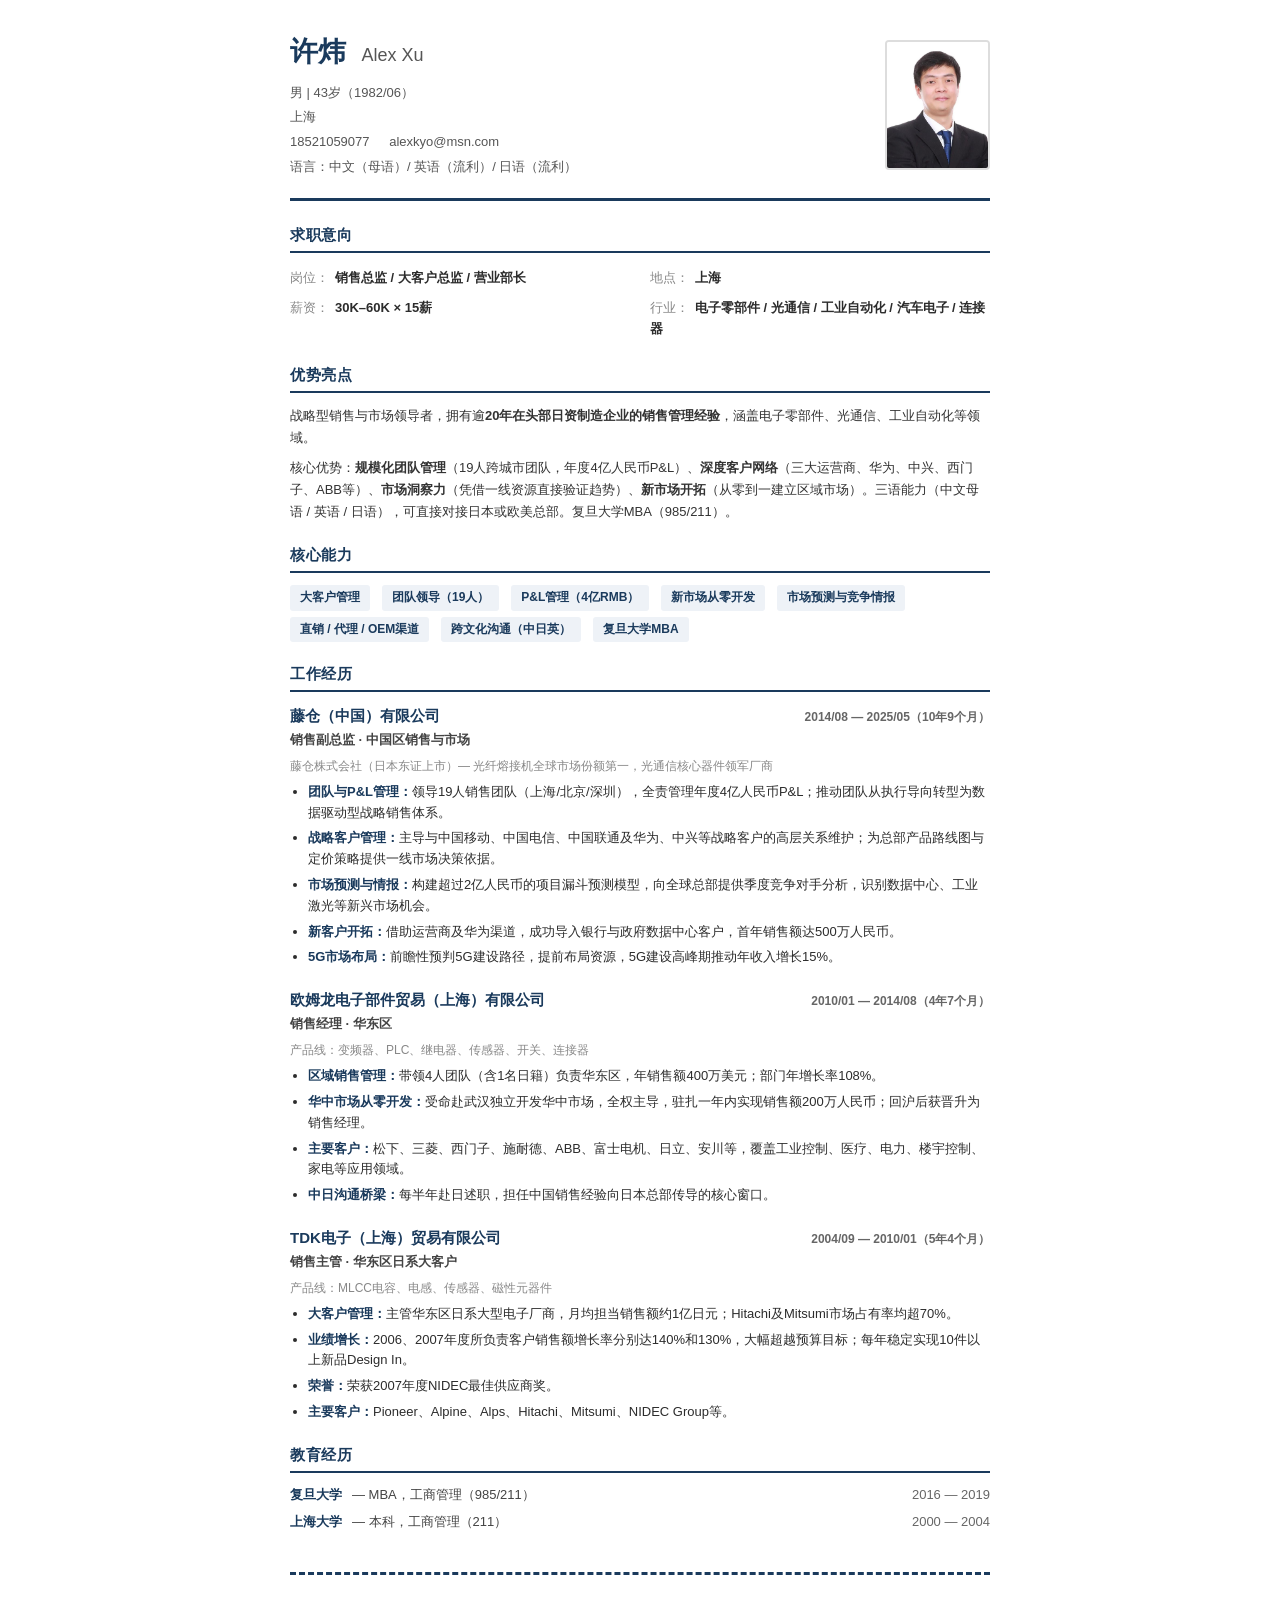
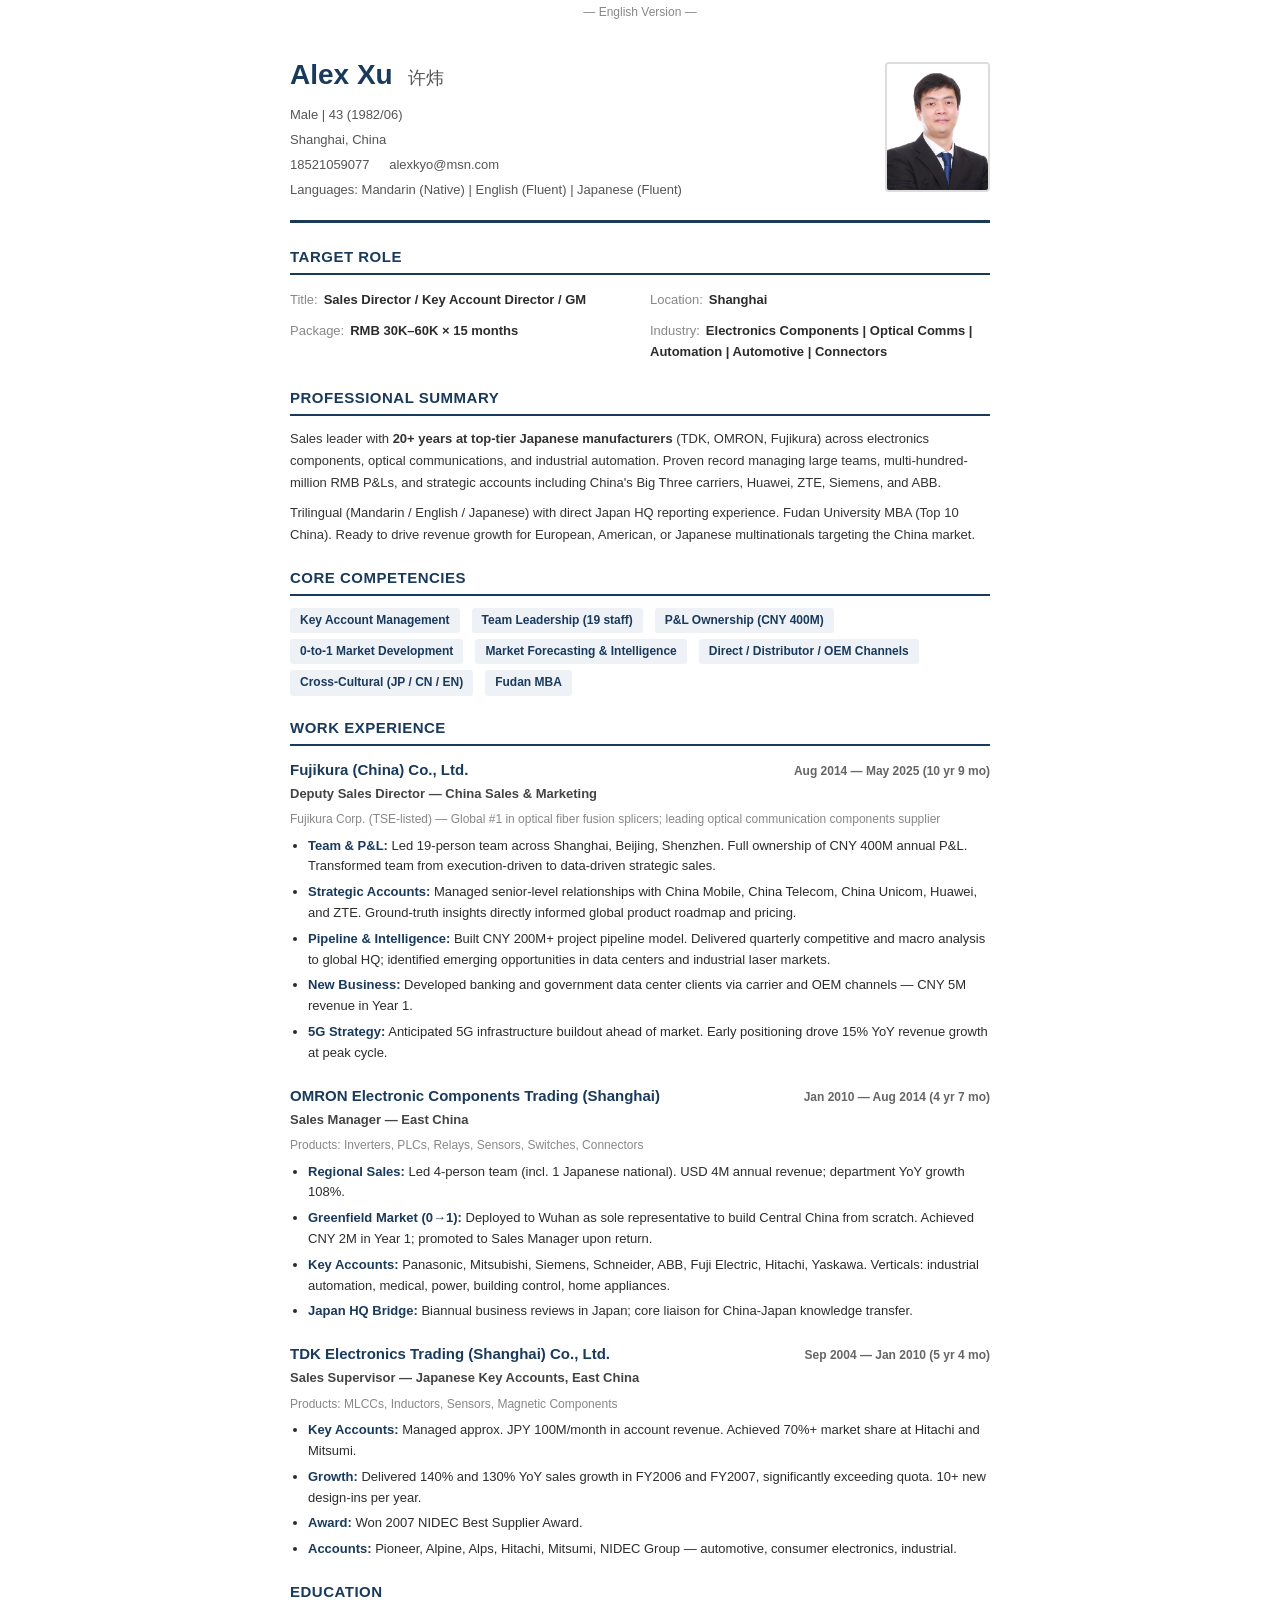
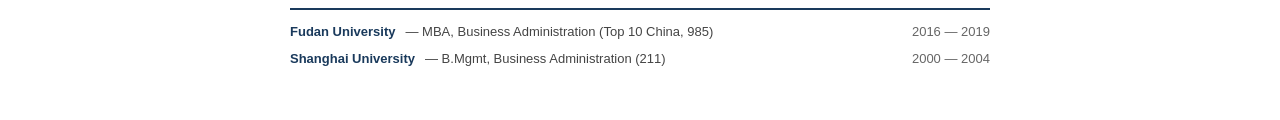
==== index.html @ 5f2cb969 "Replace with bilingual resume (CN+EN) - universal version for electronics/automation/connectors indu" ====
<!DOCTYPE html>
<html lang="zh-CN">
<head>
<meta charset="UTF-8">
<meta name="viewport" content="width=device-width, initial-scale=1.0">
<title>许炜 Alex Xu - Resume</title>
<style>
  @page { size: A4; margin: 15mm 18mm; }
  * { margin: 0; padding: 0; box-sizing: border-box; }
  body { font-family: 'Segoe UI', 'PingFang SC', 'Microsoft YaHei', 'Helvetica Neue', Arial, sans-serif; color: #2c2c2c; font-size: 13px; line-height: 1.6; background: #fff; }
  .page { max-width: 780px; margin: 0 auto; padding: 30px 40px; }

  .lang-divider { border: none; border-top: 3px dashed #1a3a5c; margin: 40px 0 28px 0; }
  .lang-label { text-align: center; font-size: 12px; color: #888; margin-bottom: 30px; }

  .header { display: flex; align-items: center; justify-content: space-between; padding-bottom: 18px; border-bottom: 3px solid #1a3a5c; margin-bottom: 22px; }
  .header-photo { width: 105px; height: 130px; border-radius: 4px; flex-shrink: 0; overflow: hidden; border: 2px solid #ddd; }
  .header-photo img { width: 100%; height: 100%; object-fit: cover; }
  .header-info h1 { font-size: 28px; font-weight: 700; color: #1a3a5c; margin-bottom: 6px; }
  .header-meta { font-size: 13px; color: #555; line-height: 1.9; }
  .header-meta span { margin-right: 16px; }

  .section { margin-bottom: 20px; }
  .section-title { font-size: 15px; font-weight: 700; color: #1a3a5c; border-bottom: 2px solid #1a3a5c; padding-bottom: 4px; margin-bottom: 12px; text-transform: uppercase; letter-spacing: 0.5px; }

  .summary { font-size: 13px; color: #333; line-height: 1.7; }
  .summary p { margin-bottom: 8px; }

  .exp-header { display: flex; justify-content: space-between; align-items: baseline; margin-bottom: 2px; }
  .exp-company { font-size: 15px; font-weight: 700; color: #1a3a5c; }
  .exp-period { font-size: 12px; color: #666; font-weight: 600; white-space: nowrap; }
  .exp-title { font-size: 13px; font-weight: 600; color: #444; margin-bottom: 6px; }
  .exp-note { font-size: 12px; color: #888; margin-bottom: 6px; }
  .exp-block { margin-bottom: 20px; }
  .exp-block ul { padding-left: 18px; }
  .exp-block li { margin-bottom: 5px; line-height: 1.6; }
  .exp-block li strong { color: #1a3a5c; }

  .edu-item { display: flex; justify-content: space-between; align-items: baseline; margin-bottom: 6px; }
  .edu-school { font-weight: 700; color: #1a3a5c; }
  .edu-degree { font-size: 13px; color: #444; margin-left: 10px; }
  .edu-year { font-size: 13px; color: #666; white-space: nowrap; }

  .skills-grid { display: flex; flex-wrap: wrap; gap: 6px 12px; }
  .skill-tag { background: #eef2f7; color: #1a3a5c; padding: 3px 10px; border-radius: 3px; font-size: 12px; font-weight: 600; }

  .target-grid { display: grid; grid-template-columns: 1fr 1fr; gap: 4px 20px; font-size: 13px; }
  .target-item { padding: 3px 0; }
  .target-label { color: #888; margin-right: 6px; }
  .target-value { color: #2c2c2c; font-weight: 600; }

  @media print {
    body { -webkit-print-color-adjust: exact; print-color-adjust: exact; }
    .page { padding: 0; }
    .lang-divider { page-break-before: always; border: none; margin: 0; }
    .lang-label { display: none; }
  }
</style>
</head>
<body>
<div class="page">

  <!-- ==================== 中文版 ==================== -->

  <div class="header">
    <div class="header-info">
      <h1>许炜 &nbsp;<span style="font-size:18px;font-weight:500;color:#555;">Alex Xu</span></h1>
      <div class="header-meta">
        <span>男 | 43岁（1982/06）</span><br>
        <span>上海</span><br>
        <span>18521059077</span>
        <span>alexkyo@msn.com</span><br>
        <span>语言：中文（母语）/ 英语（流利）/ 日语（流利）</span>
      </div>
    </div>
    <div class="header-photo">
      <img src="profile-photo.jpg" alt="许炜 Alex Xu">
    </div>
  </div>

  <div class="section">
    <div class="section-title">求职意向</div>
    <div class="target-grid">
      <div class="target-item"><span class="target-label">岗位：</span><span class="target-value">销售总监 / 大客户总监 / 营业部长</span></div>
      <div class="target-item"><span class="target-label">地点：</span><span class="target-value">上海</span></div>
      <div class="target-item"><span class="target-label">薪资：</span><span class="target-value">30K–60K × 15薪</span></div>
      <div class="target-item"><span class="target-label">行业：</span><span class="target-value">电子零部件 / 光通信 / 工业自动化 / 汽车电子 / 连接器</span></div>
    </div>
  </div>

  <div class="section">
    <div class="section-title">优势亮点</div>
    <div class="summary">
      <p>战略型销售与市场领导者，拥有逾<strong>20年在头部日资制造企业的销售管理经验</strong>，涵盖电子零部件、光通信、工业自动化等领域。</p>
      <p>核心优势：<strong>规模化团队管理</strong>（19人跨城市团队，年度4亿人民币P&amp;L）、<strong>深度客户网络</strong>（三大运营商、华为、中兴、西门子、ABB等）、<strong>市场洞察力</strong>（凭借一线资源直接验证趋势）、<strong>新市场开拓</strong>（从零到一建立区域市场）。三语能力（中文母语 / 英语 / 日语），可直接对接日本或欧美总部。复旦大学MBA（985/211）。</p>
    </div>
  </div>

  <div class="section">
    <div class="section-title">核心能力</div>
    <div class="skills-grid">
      <span class="skill-tag">大客户管理</span>
      <span class="skill-tag">团队领导（19人）</span>
      <span class="skill-tag">P&amp;L管理（4亿RMB）</span>
      <span class="skill-tag">新市场从零开发</span>
      <span class="skill-tag">市场预测与竞争情报</span>
      <span class="skill-tag">直销 / 代理 / OEM渠道</span>
      <span class="skill-tag">跨文化沟通（中日英）</span>
      <span class="skill-tag">复旦大学MBA</span>
    </div>
  </div>

  <div class="section">
    <div class="section-title">工作经历</div>

    <div class="exp-block">
      <div class="exp-header">
        <span class="exp-company">藤仓（中国）有限公司</span>
        <span class="exp-period">2014/08 — 2025/05（10年9个月）</span>
      </div>
      <div class="exp-title">销售副总监 · 中国区销售与市场</div>
      <div class="exp-note">藤仓株式会社（日本东证上市）— 光纤熔接机全球市场份额第一，光通信核心器件领军厂商</div>
      <ul>
        <li><strong>团队与P&amp;L管理：</strong>领导19人销售团队（上海/北京/深圳），全责管理年度4亿人民币P&amp;L；推动团队从执行导向转型为数据驱动型战略销售体系。</li>
        <li><strong>战略客户管理：</strong>主导与中国移动、中国电信、中国联通及华为、中兴等战略客户的高层关系维护；为总部产品路线图与定价策略提供一线市场决策依据。</li>
        <li><strong>市场预测与情报：</strong>构建超过2亿人民币的项目漏斗预测模型，向全球总部提供季度竞争对手分析，识别数据中心、工业激光等新兴市场机会。</li>
        <li><strong>新客户开拓：</strong>借助运营商及华为渠道，成功导入银行与政府数据中心客户，首年销售额达500万人民币。</li>
        <li><strong>5G市场布局：</strong>前瞻性预判5G建设路径，提前布局资源，5G建设高峰期推动年收入增长15%。</li>
      </ul>
    </div>

    <div class="exp-block">
      <div class="exp-header">
        <span class="exp-company">欧姆龙电子部件贸易（上海）有限公司</span>
        <span class="exp-period">2010/01 — 2014/08（4年7个月）</span>
      </div>
      <div class="exp-title">销售经理 · 华东区</div>
      <div class="exp-note">产品线：变频器、PLC、继电器、传感器、开关、连接器</div>
      <ul>
        <li><strong>区域销售管理：</strong>带领4人团队（含1名日籍）负责华东区，年销售额400万美元；部门年增长率108%。</li>
        <li><strong>华中市场从零开发：</strong>受命赴武汉独立开发华中市场，全权主导，驻扎一年内实现销售额200万人民币；回沪后获晋升为销售经理。</li>
        <li><strong>主要客户：</strong>松下、三菱、西门子、施耐德、ABB、富士电机、日立、安川等，覆盖工业控制、医疗、电力、楼宇控制、家电等应用领域。</li>
        <li><strong>中日沟通桥梁：</strong>每半年赴日述职，担任中国销售经验向日本总部传导的核心窗口。</li>
      </ul>
    </div>

    <div class="exp-block">
      <div class="exp-header">
        <span class="exp-company">TDK电子（上海）贸易有限公司</span>
        <span class="exp-period">2004/09 — 2010/01（5年4个月）</span>
      </div>
      <div class="exp-title">销售主管 · 华东区日系大客户</div>
      <div class="exp-note">产品线：MLCC电容、电感、传感器、磁性元器件</div>
      <ul>
        <li><strong>大客户管理：</strong>主管华东区日系大型电子厂商，月均担当销售额约1亿日元；Hitachi及Mitsumi市场占有率均超70%。</li>
        <li><strong>业绩增长：</strong>2006、2007年度所负责客户销售额增长率分别达140%和130%，大幅超越预算目标；每年稳定实现10件以上新品Design In。</li>
        <li><strong>荣誉：</strong>荣获2007年度NIDEC最佳供应商奖。</li>
        <li><strong>主要客户：</strong>Pioneer、Alpine、Alps、Hitachi、Mitsumi、NIDEC Group等。</li>
      </ul>
    </div>
  </div>

  <div class="section">
    <div class="section-title">教育经历</div>
    <div class="edu-item">
      <div><span class="edu-school">复旦大学</span><span class="edu-degree">— MBA，工商管理（985/211）</span></div>
      <span class="edu-year">2016 — 2019</span>
    </div>
    <div class="edu-item">
      <div><span class="edu-school">上海大学</span><span class="edu-degree">— 本科，工商管理（211）</span></div>
      <span class="edu-year">2000 — 2004</span>
    </div>
  </div>

  <!-- ==================== 分隔线 ==================== -->
  <hr class="lang-divider">
  <div class="lang-label">— English Version —</div>

  <!-- ==================== 英文版 ==================== -->

  <div class="header">
    <div class="header-info">
      <h1>Alex Xu &nbsp;<span style="font-size:18px;font-weight:500;color:#555;">许炜</span></h1>
      <div class="header-meta">
        <span>Male | 43 (1982/06)</span><br>
        <span>Shanghai, China</span><br>
        <span>18521059077</span>
        <span>alexkyo@msn.com</span><br>
        <span>Languages: Mandarin (Native) | English (Fluent) | Japanese (Fluent)</span>
      </div>
    </div>
    <div class="header-photo">
      <img src="profile-photo.jpg" alt="Alex Xu">
    </div>
  </div>

  <div class="section">
    <div class="section-title">Target Role</div>
    <div class="target-grid">
      <div class="target-item"><span class="target-label">Title:</span><span class="target-value">Sales Director / Key Account Director / GM</span></div>
      <div class="target-item"><span class="target-label">Location:</span><span class="target-value">Shanghai</span></div>
      <div class="target-item"><span class="target-label">Package:</span><span class="target-value">RMB 30K–60K × 15 months</span></div>
      <div class="target-item"><span class="target-label">Industry:</span><span class="target-value">Electronics Components | Optical Comms | Automation | Automotive | Connectors</span></div>
    </div>
  </div>

  <div class="section">
    <div class="section-title">Professional Summary</div>
    <div class="summary">
      <p>Sales leader with <strong>20+ years at top-tier Japanese manufacturers</strong> (TDK, OMRON, Fujikura) across electronics components, optical communications, and industrial automation. Proven record managing large teams, multi-hundred-million RMB P&amp;Ls, and strategic accounts including China's Big Three carriers, Huawei, ZTE, Siemens, and ABB.</p>
      <p>Trilingual (Mandarin / English / Japanese) with direct Japan HQ reporting experience. Fudan University MBA (Top 10 China). Ready to drive revenue growth for European, American, or Japanese multinationals targeting the China market.</p>
    </div>
  </div>

  <div class="section">
    <div class="section-title">Core Competencies</div>
    <div class="skills-grid">
      <span class="skill-tag">Key Account Management</span>
      <span class="skill-tag">Team Leadership (19 staff)</span>
      <span class="skill-tag">P&amp;L Ownership (CNY 400M)</span>
      <span class="skill-tag">0-to-1 Market Development</span>
      <span class="skill-tag">Market Forecasting &amp; Intelligence</span>
      <span class="skill-tag">Direct / Distributor / OEM Channels</span>
      <span class="skill-tag">Cross-Cultural (JP / CN / EN)</span>
      <span class="skill-tag">Fudan MBA</span>
    </div>
  </div>

  <div class="section">
    <div class="section-title">Work Experience</div>

    <div class="exp-block">
      <div class="exp-header">
        <span class="exp-company">Fujikura (China) Co., Ltd.</span>
        <span class="exp-period">Aug 2014 — May 2025 (10 yr 9 mo)</span>
      </div>
      <div class="exp-title">Deputy Sales Director — China Sales &amp; Marketing</div>
      <div class="exp-note">Fujikura Corp. (TSE-listed) — Global #1 in optical fiber fusion splicers; leading optical communication components supplier</div>
      <ul>
        <li><strong>Team &amp; P&amp;L:</strong> Led 19-person team across Shanghai, Beijing, Shenzhen. Full ownership of CNY 400M annual P&amp;L. Transformed team from execution-driven to data-driven strategic sales.</li>
        <li><strong>Strategic Accounts:</strong> Managed senior-level relationships with China Mobile, China Telecom, China Unicom, Huawei, and ZTE. Ground-truth insights directly informed global product roadmap and pricing.</li>
        <li><strong>Pipeline &amp; Intelligence:</strong> Built CNY 200M+ project pipeline model. Delivered quarterly competitive and macro analysis to global HQ; identified emerging opportunities in data centers and industrial laser markets.</li>
        <li><strong>New Business:</strong> Developed banking and government data center clients via carrier and OEM channels — CNY 5M revenue in Year 1.</li>
        <li><strong>5G Strategy:</strong> Anticipated 5G infrastructure buildout ahead of market. Early positioning drove 15% YoY revenue growth at peak cycle.</li>
      </ul>
    </div>

    <div class="exp-block">
      <div class="exp-header">
        <span class="exp-company">OMRON Electronic Components Trading (Shanghai)</span>
        <span class="exp-period">Jan 2010 — Aug 2014 (4 yr 7 mo)</span>
      </div>
      <div class="exp-title">Sales Manager — East China</div>
      <div class="exp-note">Products: Inverters, PLCs, Relays, Sensors, Switches, Connectors</div>
      <ul>
        <li><strong>Regional Sales:</strong> Led 4-person team (incl. 1 Japanese national). USD 4M annual revenue; department YoY growth 108%.</li>
        <li><strong>Greenfield Market (0→1):</strong> Deployed to Wuhan as sole representative to build Central China from scratch. Achieved CNY 2M in Year 1; promoted to Sales Manager upon return.</li>
        <li><strong>Key Accounts:</strong> Panasonic, Mitsubishi, Siemens, Schneider, ABB, Fuji Electric, Hitachi, Yaskawa. Verticals: industrial automation, medical, power, building control, home appliances.</li>
        <li><strong>Japan HQ Bridge:</strong> Biannual business reviews in Japan; core liaison for China-Japan knowledge transfer.</li>
      </ul>
    </div>

    <div class="exp-block">
      <div class="exp-header">
        <span class="exp-company">TDK Electronics Trading (Shanghai) Co., Ltd.</span>
        <span class="exp-period">Sep 2004 — Jan 2010 (5 yr 4 mo)</span>
      </div>
      <div class="exp-title">Sales Supervisor — Japanese Key Accounts, East China</div>
      <div class="exp-note">Products: MLCCs, Inductors, Sensors, Magnetic Components</div>
      <ul>
        <li><strong>Key Accounts:</strong> Managed approx. JPY 100M/month in account revenue. Achieved 70%+ market share at Hitachi and Mitsumi.</li>
        <li><strong>Growth:</strong> Delivered 140% and 130% YoY sales growth in FY2006 and FY2007, significantly exceeding quota. 10+ new design-ins per year.</li>
        <li><strong>Award:</strong> Won 2007 NIDEC Best Supplier Award.</li>
        <li><strong>Accounts:</strong> Pioneer, Alpine, Alps, Hitachi, Mitsumi, NIDEC Group — automotive, consumer electronics, industrial.</li>
      </ul>
    </div>
  </div>

  <div class="section">
    <div class="section-title">Education</div>
    <div class="edu-item">
      <div><span class="edu-school">Fudan University</span><span class="edu-degree">— MBA, Business Administration (Top 10 China, 985)</span></div>
      <span class="edu-year">2016 — 2019</span>
    </div>
    <div class="edu-item">
      <div><span class="edu-school">Shanghai University</span><span class="edu-degree">— B.Mgmt, Business Administration (211)</span></div>
      <span class="edu-year">2000 — 2004</span>
    </div>
  </div>

</div>
</body>
</html>
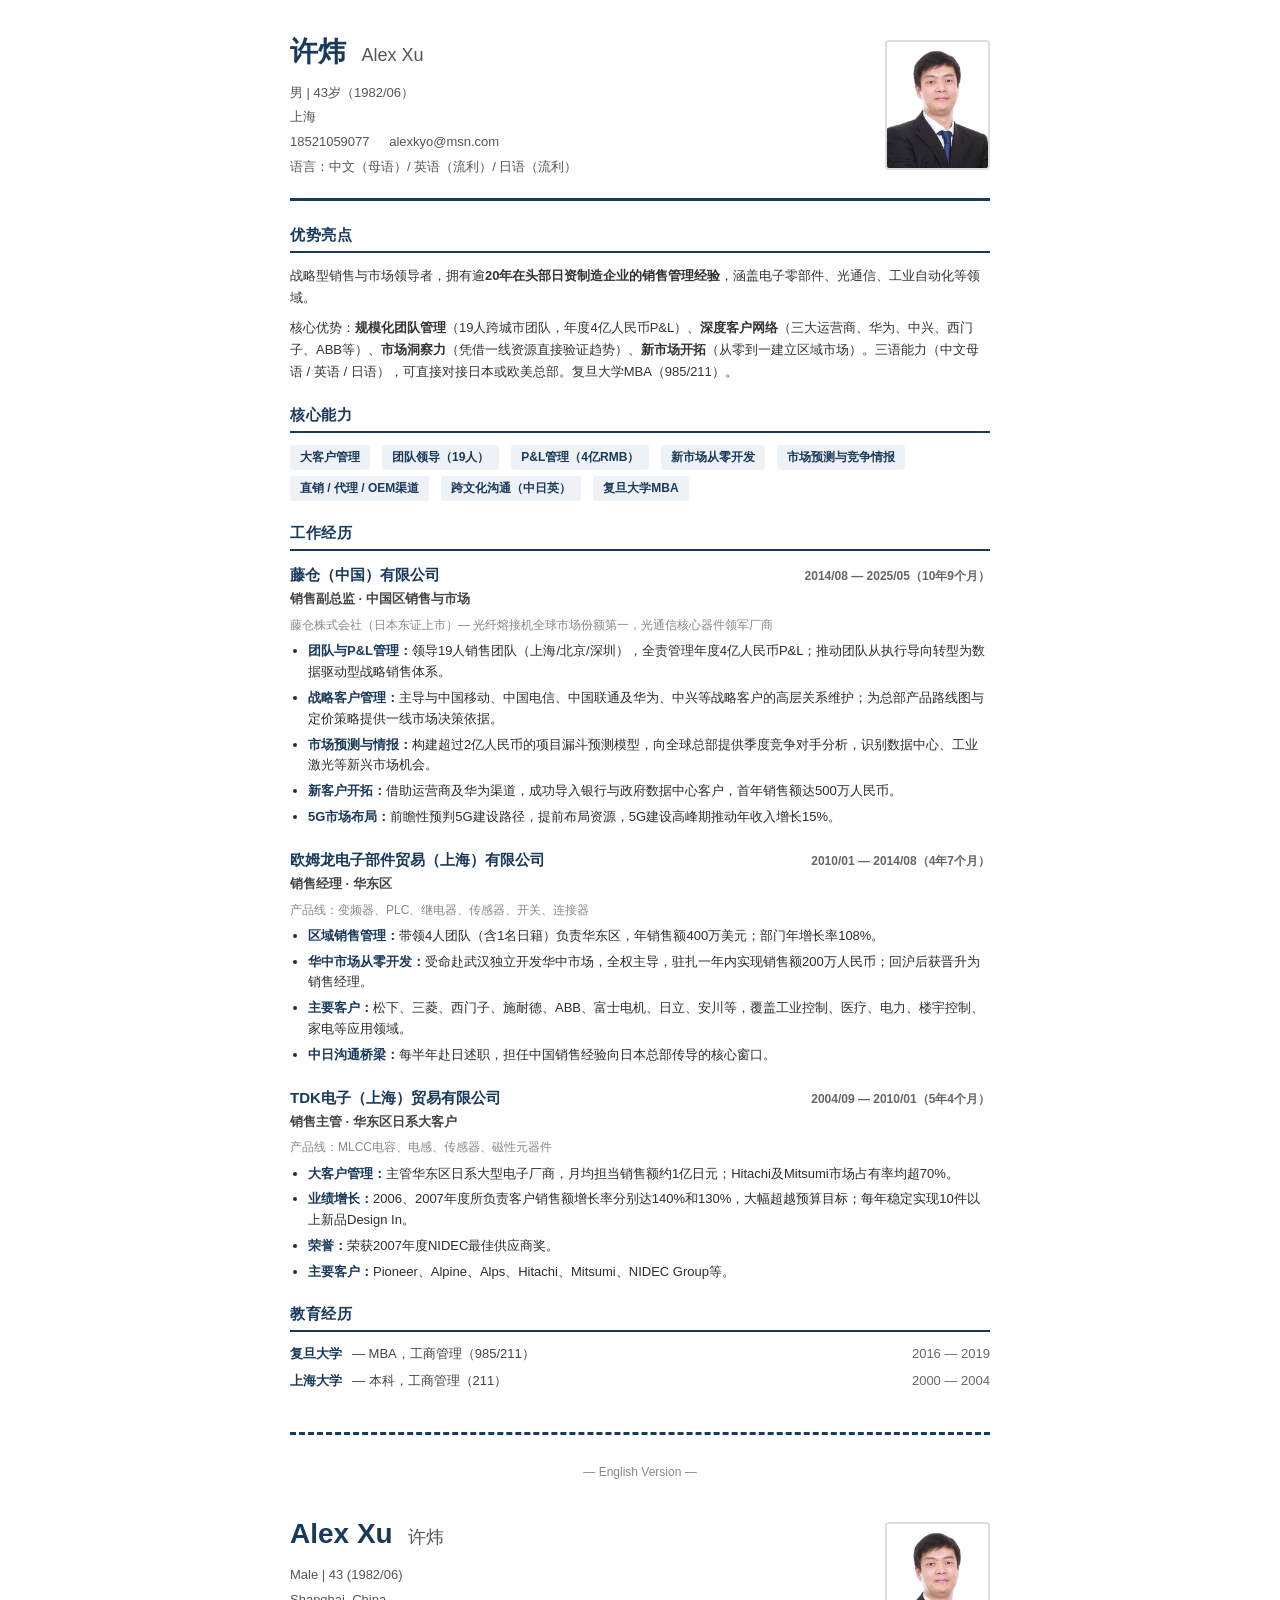
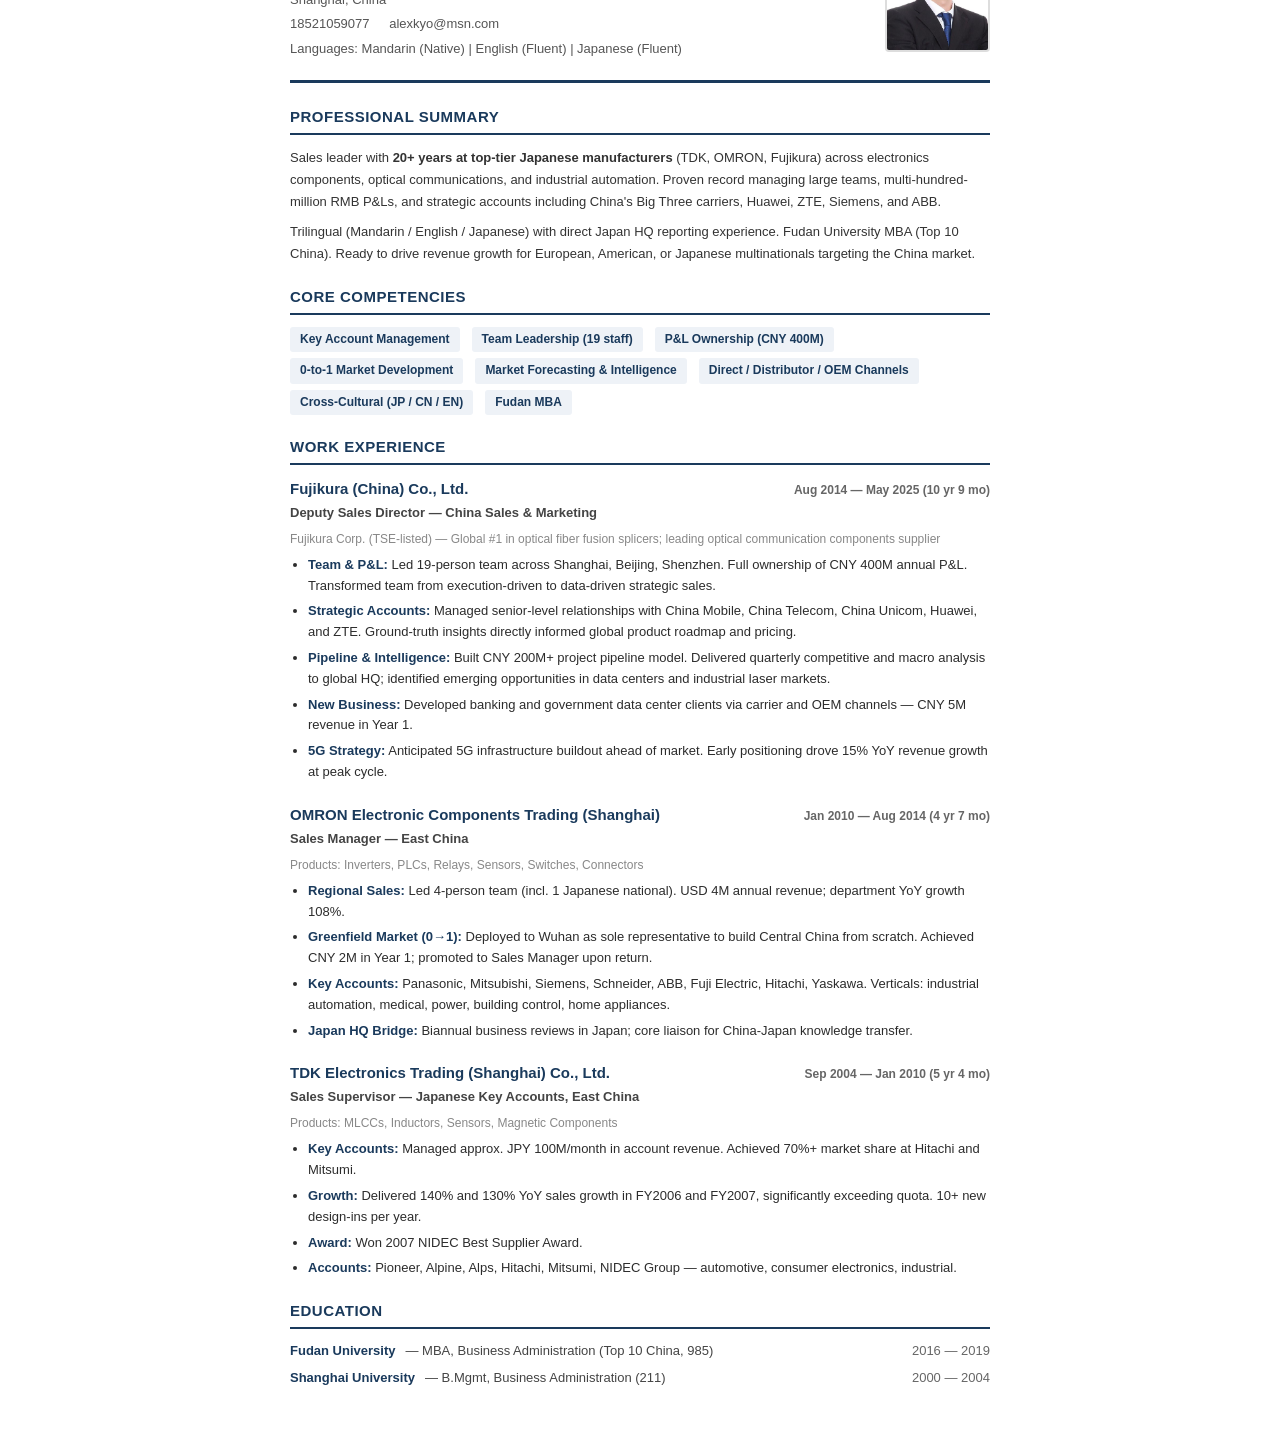
==== commit d32acf35: "Remove target role section from both CN and EN versions" ====
--- a/index.html
+++ b/index.html
@@ -74,19 +74,11 @@
       </div>
     </div>
     <div class="header-photo">
-      <img src="profile-photo.jpg" alt="许炜 Alex Xu">
-    </div>
-  </div>
-
-  <div class="section">
-    <div class="section-title">求职意向</div>
-    <div class="target-grid">
-      <div class="target-item"><span class="target-label">岗位：</span><span class="target-value">销售总监 / 大客户总监 / 营业部长</span></div>
-      <div class="target-item"><span class="target-label">地点：</span><span class="target-value">上海</span></div>
-      <div class="target-item"><span class="target-label">薪资：</span><span class="target-value">30K–60K × 15薪</span></div>
-      <div class="target-item"><span class="target-label">行业：</span><span class="target-value">电子零部件 / 光通信 / 工业自动化 / 汽车电子 / 连接器</span></div>
-    </div>
-  </div>
+      <img src="[data-uri]" alt="许炜 Alex Xu">
+    </div>
+  </div>
+
+
 
   <div class="section">
     <div class="section-title">优势亮点</div>
@@ -190,19 +182,11 @@
       </div>
     </div>
     <div class="header-photo">
-      <img src="profile-photo.jpg" alt="Alex Xu">
-    </div>
-  </div>
-
-  <div class="section">
-    <div class="section-title">Target Role</div>
-    <div class="target-grid">
-      <div class="target-item"><span class="target-label">Title:</span><span class="target-value">Sales Director / Key Account Director / GM</span></div>
-      <div class="target-item"><span class="target-label">Location:</span><span class="target-value">Shanghai</span></div>
-      <div class="target-item"><span class="target-label">Package:</span><span class="target-value">RMB 30K–60K × 15 months</span></div>
-      <div class="target-item"><span class="target-label">Industry:</span><span class="target-value">Electronics Components | Optical Comms | Automation | Automotive | Connectors</span></div>
-    </div>
-  </div>
+      <img src="[data-uri]" alt="Alex Xu">
+    </div>
+  </div>
+
+
 
   <div class="section">
     <div class="section-title">Professional Summary</div>
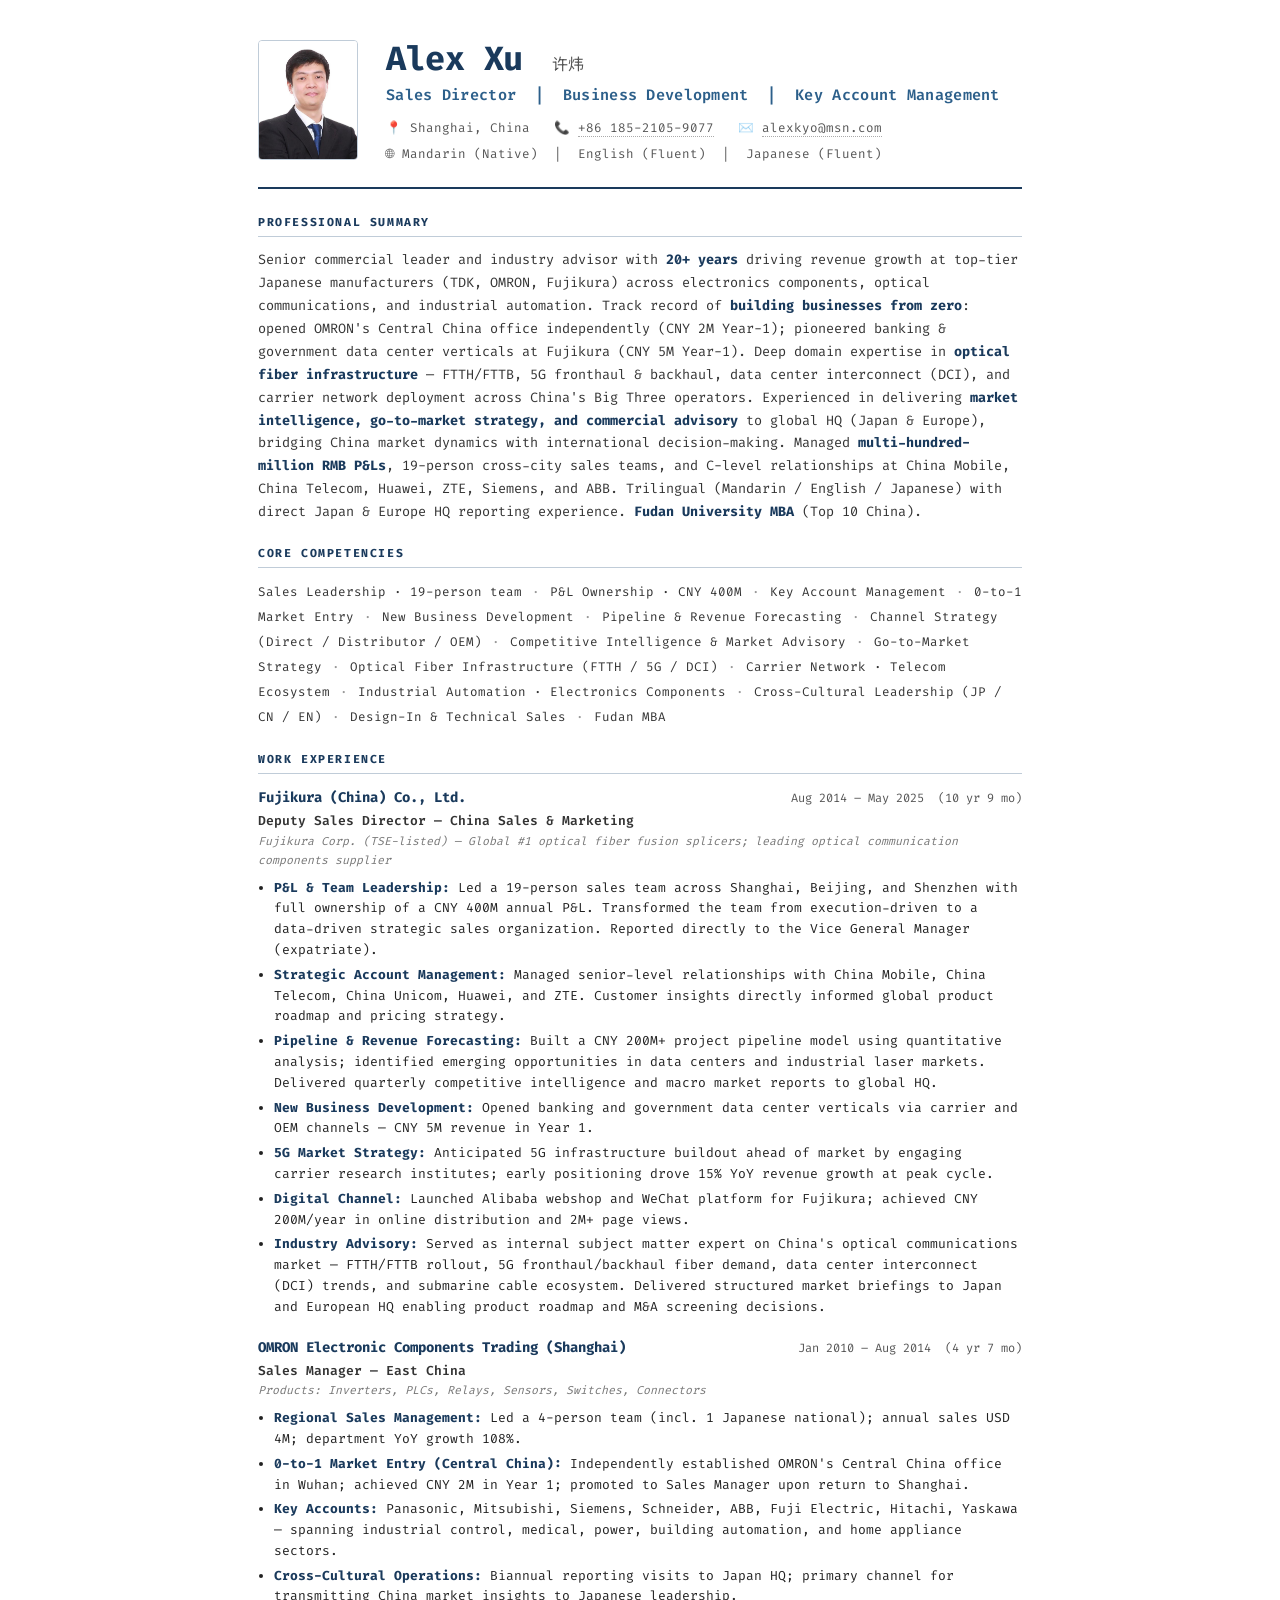
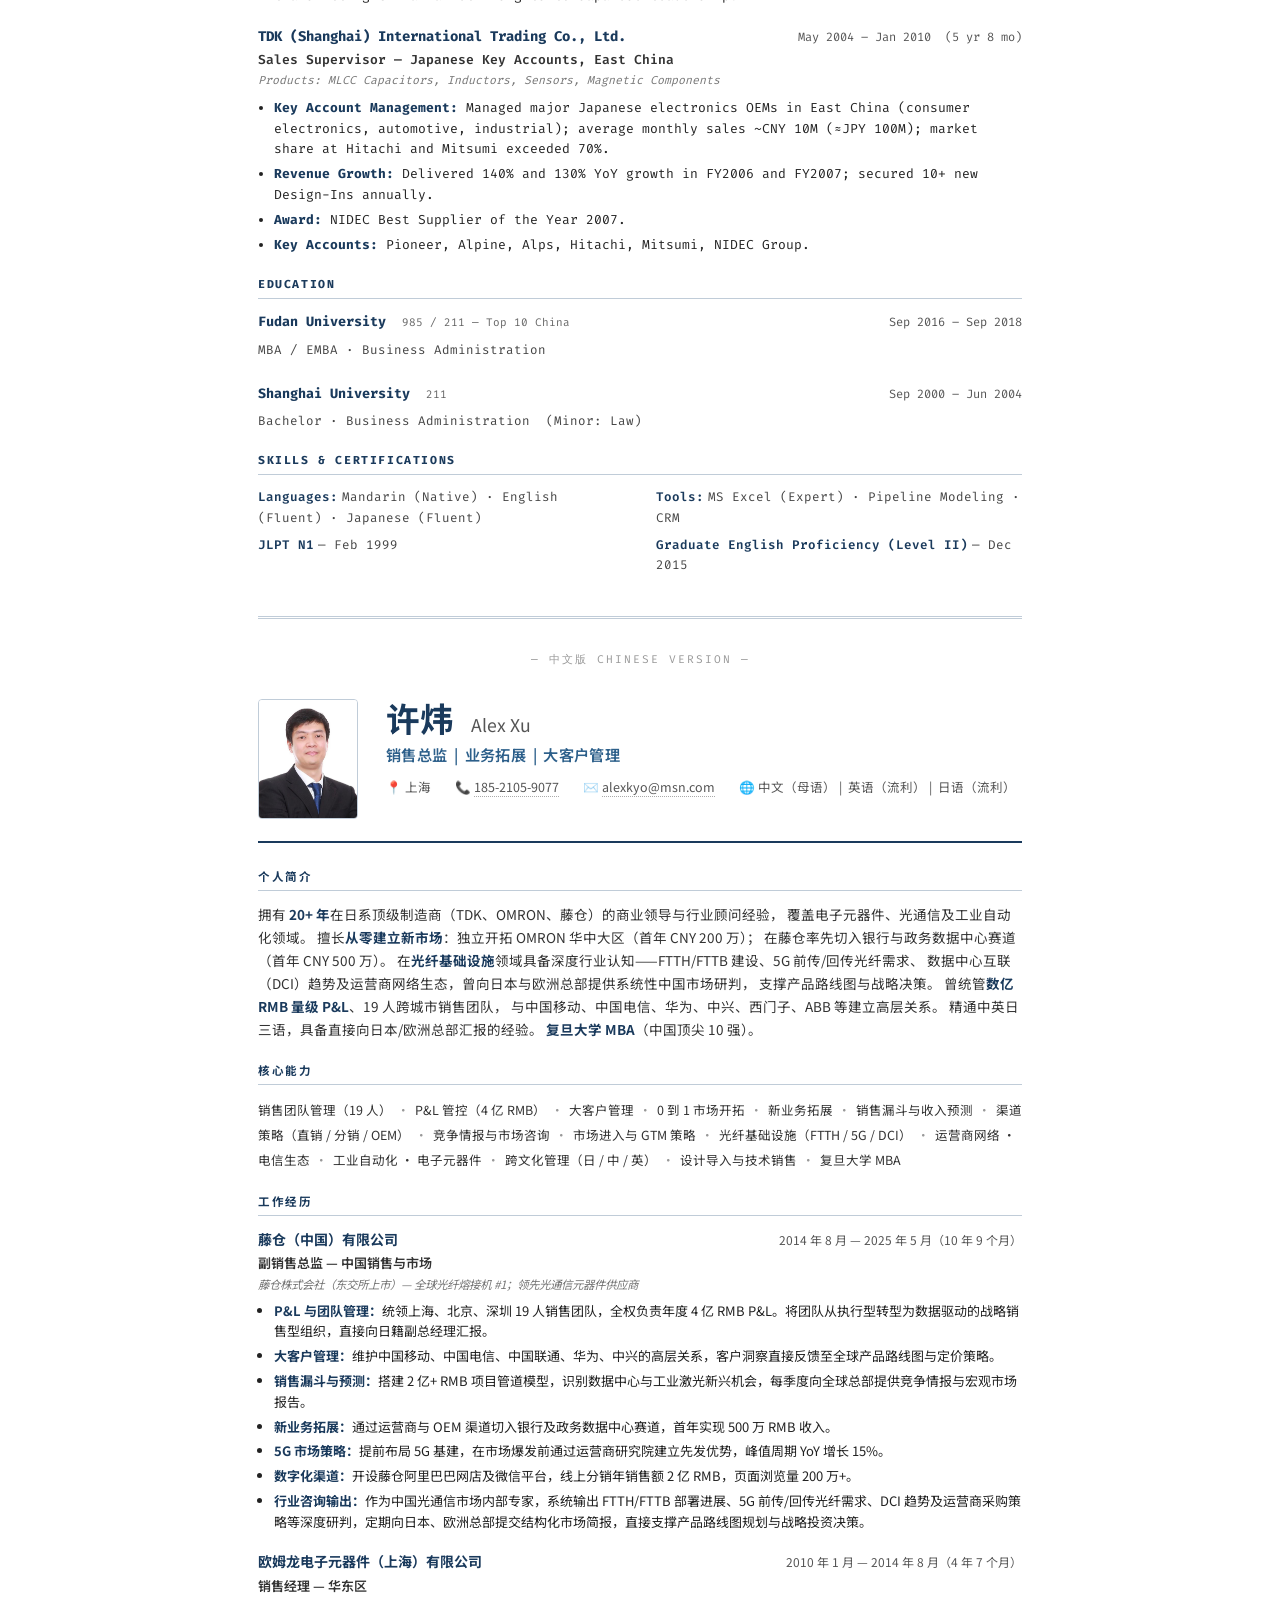
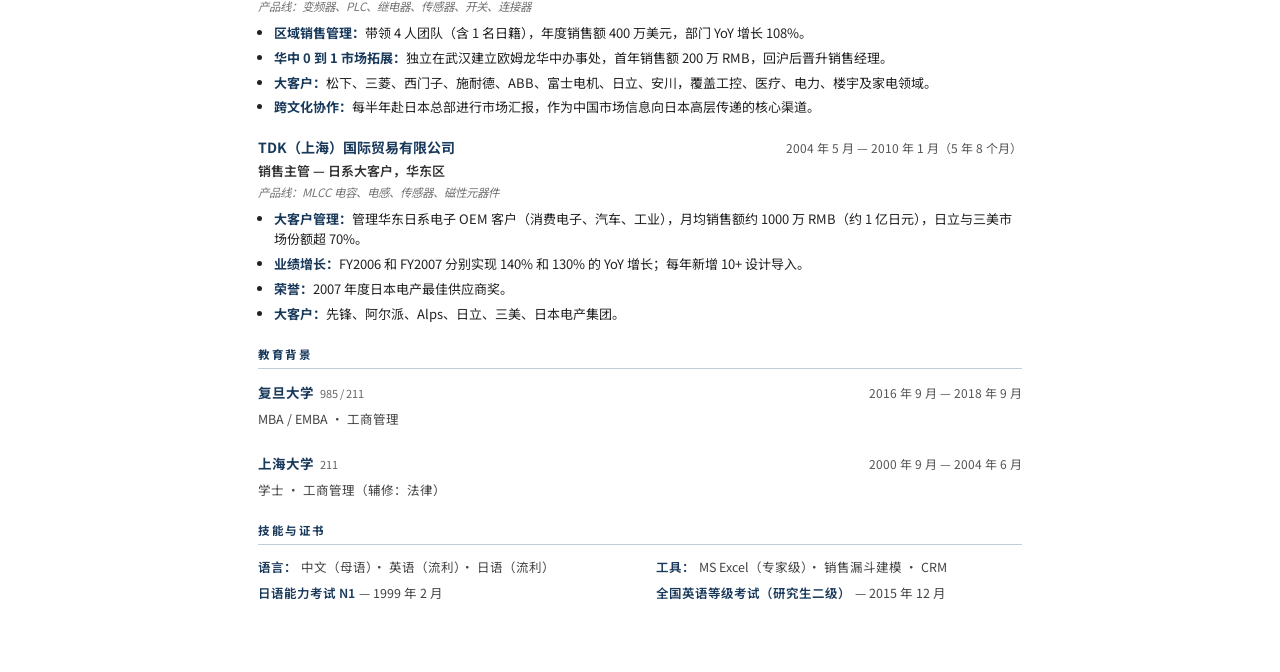
==== commit 0b22cd3d: "Rebuild resume with v2 design: Fira Code + Sarasa, optical comms & consulting content - Full HTML re" ====
--- a/index.html
+++ b/index.html
@@ -1,277 +1,510 @@
 <!DOCTYPE html>
-<html lang="zh-CN">
+<html lang="en">
 <head>
 <meta charset="UTF-8">
 <meta name="viewport" content="width=device-width, initial-scale=1.0">
-<title>许炜 Alex Xu - Resume</title>
+<title>Alex Xu — Resume</title>
+<link rel="preconnect" href="https://fonts.googleapis.com">
+<link rel="stylesheet" href="https://fonts.googleapis.com/css2?family=Fira+Code:wght@400;500;600;700&family=Noto+Sans+SC:wght@400;500;700&display=swap">
 <style>
-  @page { size: A4; margin: 15mm 18mm; }
-  * { margin: 0; padding: 0; box-sizing: border-box; }
-  body { font-family: 'Segoe UI', 'PingFang SC', 'Microsoft YaHei', 'Helvetica Neue', Arial, sans-serif; color: #2c2c2c; font-size: 13px; line-height: 1.6; background: #fff; }
-  .page { max-width: 780px; margin: 0 auto; padding: 30px 40px; }
-
-  .lang-divider { border: none; border-top: 3px dashed #1a3a5c; margin: 40px 0 28px 0; }
-  .lang-label { text-align: center; font-size: 12px; color: #888; margin-bottom: 30px; }
-
-  .header { display: flex; align-items: center; justify-content: space-between; padding-bottom: 18px; border-bottom: 3px solid #1a3a5c; margin-bottom: 22px; }
-  .header-photo { width: 105px; height: 130px; border-radius: 4px; flex-shrink: 0; overflow: hidden; border: 2px solid #ddd; }
-  .header-photo img { width: 100%; height: 100%; object-fit: cover; }
-  .header-info h1 { font-size: 28px; font-weight: 700; color: #1a3a5c; margin-bottom: 6px; }
-  .header-meta { font-size: 13px; color: #555; line-height: 1.9; }
-  .header-meta span { margin-right: 16px; }
-
+  :root {
+    --accent: #1a3a5c;
+    --accent-light: #2c5f8a;
+    --rule: #c0ccd8;
+    --muted: #555;
+    --tag-bg: #edf2f7;
+    --tag-border: #b0bec8;
+    --body-font: 'Fira Code', 'Fira Mono', 'Consolas', monospace;
+    --page-width: 860px;
+  }
+  * { box-sizing: border-box; margin: 0; padding: 0; }
+  body {
+    font-family: var(--body-font);
+    font-size: 13.5px;
+    line-height: 1.65;
+    color: #222;
+    background: #fff;
+  }
+  .page {
+    max-width: var(--page-width);
+    margin: 0 auto;
+    padding: 40px 48px 48px;
+  }
+
+  /* ── HEADER ── */
+  .header {
+    display: flex;
+    align-items: flex-start;
+    gap: 28px;
+    padding-bottom: 22px;
+    border-bottom: 2px solid var(--accent);
+    margin-bottom: 24px;
+  }
+  .header-photo {
+    width: 100px;
+    height: 120px;
+    object-fit: cover;
+    object-position: top center;
+    border-radius: 4px;
+    border: 1px solid var(--rule);
+    flex-shrink: 0;
+  }
+  .header-info { flex: 1; }
+  .header-name {
+    font-size: 2.1rem;
+    font-weight: 700;
+    color: var(--accent);
+    letter-spacing: -0.5px;
+    line-height: 1.15;
+  }
+  .header-name span {
+    font-size: 1.1rem;
+    font-weight: 400;
+    color: var(--muted);
+    margin-left: 10px;
+    letter-spacing: 0;
+  }
+  .header-title {
+    font-size: 0.95rem;
+    color: var(--accent-light);
+    font-weight: 600;
+    margin: 4px 0 10px;
+    letter-spacing: 0.3px;
+  }
+  .header-meta {
+    display: flex;
+    flex-wrap: wrap;
+    gap: 6px 24px;
+    font-size: 12.5px;
+    color: var(--muted);
+  }
+  .header-meta a { color: var(--muted); text-decoration: none; border-bottom: 1px dotted #aaa; }
+
+  /* ── SECTION ── */
   .section { margin-bottom: 20px; }
-  .section-title { font-size: 15px; font-weight: 700; color: #1a3a5c; border-bottom: 2px solid #1a3a5c; padding-bottom: 4px; margin-bottom: 12px; text-transform: uppercase; letter-spacing: 0.5px; }
-
-  .summary { font-size: 13px; color: #333; line-height: 1.7; }
-  .summary p { margin-bottom: 8px; }
-
-  .exp-header { display: flex; justify-content: space-between; align-items: baseline; margin-bottom: 2px; }
-  .exp-company { font-size: 15px; font-weight: 700; color: #1a3a5c; }
-  .exp-period { font-size: 12px; color: #666; font-weight: 600; white-space: nowrap; }
-  .exp-title { font-size: 13px; font-weight: 600; color: #444; margin-bottom: 6px; }
-  .exp-note { font-size: 12px; color: #888; margin-bottom: 6px; }
-  .exp-block { margin-bottom: 20px; }
-  .exp-block ul { padding-left: 18px; }
-  .exp-block li { margin-bottom: 5px; line-height: 1.6; }
-  .exp-block li strong { color: #1a3a5c; }
-
-  .edu-item { display: flex; justify-content: space-between; align-items: baseline; margin-bottom: 6px; }
-  .edu-school { font-weight: 700; color: #1a3a5c; }
-  .edu-degree { font-size: 13px; color: #444; margin-left: 10px; }
-  .edu-year { font-size: 13px; color: #666; white-space: nowrap; }
-
-  .skills-grid { display: flex; flex-wrap: wrap; gap: 6px 12px; }
-  .skill-tag { background: #eef2f7; color: #1a3a5c; padding: 3px 10px; border-radius: 3px; font-size: 12px; font-weight: 600; }
-
-  .target-grid { display: grid; grid-template-columns: 1fr 1fr; gap: 4px 20px; font-size: 13px; }
-  .target-item { padding: 3px 0; }
-  .target-label { color: #888; margin-right: 6px; }
-  .target-value { color: #2c2c2c; font-weight: 600; }
+  .section-title {
+    font-size: 0.72rem;
+    font-weight: 700;
+    letter-spacing: 1.6px;
+    text-transform: uppercase;
+    color: var(--accent);
+    border-bottom: 1px solid var(--rule);
+    padding-bottom: 4px;
+    margin-bottom: 12px;
+  }
+
+  /* ── SUMMARY ── */
+  .summary p {
+    font-size: 13.5px;
+    color: #333;
+    line-height: 1.7;
+  }
+  .summary strong { color: var(--accent); }
+
+  /* ── COMPETENCIES ── */
+  .tags {
+    display: block;
+    line-height: 2;
+    color: #333;
+    font-size: 12.5px;
+  }
+  .tag {
+    display: inline;
+  }
+  .tag + .tag::before {
+    content: ' · ';
+    color: #999;
+    padding: 0 2px;
+  }
+
+  /* ── EXPERIENCE ── */
+  .job { margin-bottom: 18px; }
+  .job-header {
+    display: flex;
+    justify-content: space-between;
+    align-items: baseline;
+    flex-wrap: wrap;
+    gap: 4px;
+  }
+  .job-company {
+    font-size: 14px;
+    font-weight: 700;
+    color: var(--accent);
+  }
+  .job-dates {
+    font-size: 12px;
+    color: var(--muted);
+    white-space: nowrap;
+  }
+  .job-title {
+    font-size: 13px;
+    font-weight: 600;
+    color: #333;
+    margin: 1px 0;
+  }
+  .job-context {
+    font-size: 11.5px;
+    color: #777;
+    font-style: italic;
+    margin-bottom: 7px;
+  }
+  .job ul {
+    padding-left: 16px;
+  }
+  .job li {
+    margin-bottom: 4px;
+    font-size: 13px;
+    line-height: 1.6;
+  }
+  .job li strong { color: #1a3a5c; }
+
+  /* ── EDUCATION ── */
+  .edu-row {
+    display: flex;
+    justify-content: space-between;
+    align-items: baseline;
+    flex-wrap: wrap;
+    margin-bottom: 6px;
+  }
+  .edu-school { font-weight: 700; color: var(--accent); font-size: 13.5px; }
+  .edu-dates { font-size: 12px; color: var(--muted); }
+  .edu-degree { font-size: 12.5px; color: #444; }
+
+  /* ── SKILLS ── */
+  .skills-grid {
+    display: grid;
+    grid-template-columns: 1fr 1fr;
+    gap: 6px 32px;
+    font-size: 12.5px;
+  }
+  .skills-grid dt { font-weight: 600; color: var(--accent); display: inline; }
+  .skills-grid dd { display: inline; color: #444; margin-left: 4px; }
+  .skills-grid dl { margin: 0; }
+
+  /* ── DIVIDER between EN/CN ── */
+  .lang-divider {
+    border: none;
+    border-top: 3px double var(--rule);
+    margin: 40px 0 32px;
+  }
+  .lang-label {
+    text-align: center;
+    font-size: 0.7rem;
+    letter-spacing: 2px;
+    text-transform: uppercase;
+    color: #999;
+    margin-bottom: 30px;
+  }
+
+  /* ── CHINESE VERSION overrides ── */
+  .cn {
+    font-family: '等距更纱黑体 SC', 'Sarasa Mono SC', 'Noto Sans SC', 'PingFang SC', 'Microsoft YaHei', sans-serif;
+  }
+  .cn .header-name { color: var(--accent); }
+  .cn .section-title { color: var(--accent); }
+  .cn .job-company { color: var(--accent); }
+  .cn .edu-school { color: var(--accent); }
 
   @media print {
-    body { -webkit-print-color-adjust: exact; print-color-adjust: exact; }
-    .page { padding: 0; }
-    .lang-divider { page-break-before: always; border: none; margin: 0; }
-    .lang-label { display: none; }
+    body { font-size: 12.5px; }
+    .page { padding: 28px 36px; }
+    .lang-divider { margin: 28px 0 24px; }
+    a { color: inherit !important; border-bottom: none !important; }
   }
 </style>
 </head>
 <body>
 <div class="page">
 
-  <!-- ==================== 中文版 ==================== -->
-
-  <div class="header">
-    <div class="header-info">
-      <h1>许炜 &nbsp;<span style="font-size:18px;font-weight:500;color:#555;">Alex Xu</span></h1>
-      <div class="header-meta">
-        <span>男 | 43岁（1982/06）</span><br>
-        <span>上海</span><br>
-        <span>18521059077</span>
-        <span>alexkyo@msn.com</span><br>
-        <span>语言：中文（母语）/ 英语（流利）/ 日语（流利）</span>
-      </div>
-    </div>
-    <div class="header-photo">
-      <img src="[data-uri]" alt="许炜 Alex Xu">
-    </div>
-  </div>
-
-
-
-  <div class="section">
-    <div class="section-title">优势亮点</div>
-    <div class="summary">
-      <p>战略型销售与市场领导者，拥有逾<strong>20年在头部日资制造企业的销售管理经验</strong>，涵盖电子零部件、光通信、工业自动化等领域。</p>
-      <p>核心优势：<strong>规模化团队管理</strong>（19人跨城市团队，年度4亿人民币P&amp;L）、<strong>深度客户网络</strong>（三大运营商、华为、中兴、西门子、ABB等）、<strong>市场洞察力</strong>（凭借一线资源直接验证趋势）、<strong>新市场开拓</strong>（从零到一建立区域市场）。三语能力（中文母语 / 英语 / 日语），可直接对接日本或欧美总部。复旦大学MBA（985/211）。</p>
-    </div>
-  </div>
-
-  <div class="section">
-    <div class="section-title">核心能力</div>
-    <div class="skills-grid">
-      <span class="skill-tag">大客户管理</span>
-      <span class="skill-tag">团队领导（19人）</span>
-      <span class="skill-tag">P&amp;L管理（4亿RMB）</span>
-      <span class="skill-tag">新市场从零开发</span>
-      <span class="skill-tag">市场预测与竞争情报</span>
-      <span class="skill-tag">直销 / 代理 / OEM渠道</span>
-      <span class="skill-tag">跨文化沟通（中日英）</span>
-      <span class="skill-tag">复旦大学MBA</span>
-    </div>
-  </div>
-
-  <div class="section">
-    <div class="section-title">工作经历</div>
-
-    <div class="exp-block">
-      <div class="exp-header">
-        <span class="exp-company">藤仓（中国）有限公司</span>
-        <span class="exp-period">2014/08 — 2025/05（10年9个月）</span>
-      </div>
-      <div class="exp-title">销售副总监 · 中国区销售与市场</div>
-      <div class="exp-note">藤仓株式会社（日本东证上市）— 光纤熔接机全球市场份额第一，光通信核心器件领军厂商</div>
-      <ul>
-        <li><strong>团队与P&amp;L管理：</strong>领导19人销售团队（上海/北京/深圳），全责管理年度4亿人民币P&amp;L；推动团队从执行导向转型为数据驱动型战略销售体系。</li>
-        <li><strong>战略客户管理：</strong>主导与中国移动、中国电信、中国联通及华为、中兴等战略客户的高层关系维护；为总部产品路线图与定价策略提供一线市场决策依据。</li>
-        <li><strong>市场预测与情报：</strong>构建超过2亿人民币的项目漏斗预测模型，向全球总部提供季度竞争对手分析，识别数据中心、工业激光等新兴市场机会。</li>
-        <li><strong>新客户开拓：</strong>借助运营商及华为渠道，成功导入银行与政府数据中心客户，首年销售额达500万人民币。</li>
-        <li><strong>5G市场布局：</strong>前瞻性预判5G建设路径，提前布局资源，5G建设高峰期推动年收入增长15%。</li>
-      </ul>
-    </div>
-
-    <div class="exp-block">
-      <div class="exp-header">
-        <span class="exp-company">欧姆龙电子部件贸易（上海）有限公司</span>
-        <span class="exp-period">2010/01 — 2014/08（4年7个月）</span>
-      </div>
-      <div class="exp-title">销售经理 · 华东区</div>
-      <div class="exp-note">产品线：变频器、PLC、继电器、传感器、开关、连接器</div>
-      <ul>
-        <li><strong>区域销售管理：</strong>带领4人团队（含1名日籍）负责华东区，年销售额400万美元；部门年增长率108%。</li>
-        <li><strong>华中市场从零开发：</strong>受命赴武汉独立开发华中市场，全权主导，驻扎一年内实现销售额200万人民币；回沪后获晋升为销售经理。</li>
-        <li><strong>主要客户：</strong>松下、三菱、西门子、施耐德、ABB、富士电机、日立、安川等，覆盖工业控制、医疗、电力、楼宇控制、家电等应用领域。</li>
-        <li><strong>中日沟通桥梁：</strong>每半年赴日述职，担任中国销售经验向日本总部传导的核心窗口。</li>
-      </ul>
-    </div>
-
-    <div class="exp-block">
-      <div class="exp-header">
-        <span class="exp-company">TDK电子（上海）贸易有限公司</span>
-        <span class="exp-period">2004/09 — 2010/01（5年4个月）</span>
-      </div>
-      <div class="exp-title">销售主管 · 华东区日系大客户</div>
-      <div class="exp-note">产品线：MLCC电容、电感、传感器、磁性元器件</div>
-      <ul>
-        <li><strong>大客户管理：</strong>主管华东区日系大型电子厂商，月均担当销售额约1亿日元；Hitachi及Mitsumi市场占有率均超70%。</li>
-        <li><strong>业绩增长：</strong>2006、2007年度所负责客户销售额增长率分别达140%和130%，大幅超越预算目标；每年稳定实现10件以上新品Design In。</li>
-        <li><strong>荣誉：</strong>荣获2007年度NIDEC最佳供应商奖。</li>
-        <li><strong>主要客户：</strong>Pioneer、Alpine、Alps、Hitachi、Mitsumi、NIDEC Group等。</li>
-      </ul>
-    </div>
-  </div>
-
-  <div class="section">
-    <div class="section-title">教育经历</div>
-    <div class="edu-item">
-      <div><span class="edu-school">复旦大学</span><span class="edu-degree">— MBA，工商管理（985/211）</span></div>
-      <span class="edu-year">2016 — 2019</span>
-    </div>
-    <div class="edu-item">
-      <div><span class="edu-school">上海大学</span><span class="edu-degree">— 本科，工商管理（211）</span></div>
-      <span class="edu-year">2000 — 2004</span>
-    </div>
-  </div>
-
-  <!-- ==================== 分隔线 ==================== -->
-  <hr class="lang-divider">
-  <div class="lang-label">— English Version —</div>
-
-  <!-- ==================== 英文版 ==================== -->
-
-  <div class="header">
-    <div class="header-info">
-      <h1>Alex Xu &nbsp;<span style="font-size:18px;font-weight:500;color:#555;">许炜</span></h1>
-      <div class="header-meta">
-        <span>Male | 43 (1982/06)</span><br>
-        <span>Shanghai, China</span><br>
-        <span>18521059077</span>
-        <span>alexkyo@msn.com</span><br>
-        <span>Languages: Mandarin (Native) | English (Fluent) | Japanese (Fluent)</span>
-      </div>
-    </div>
-    <div class="header-photo">
-      <img src="[data-uri]" alt="Alex Xu">
-    </div>
-  </div>
-
-
-
-  <div class="section">
-    <div class="section-title">Professional Summary</div>
-    <div class="summary">
-      <p>Sales leader with <strong>20+ years at top-tier Japanese manufacturers</strong> (TDK, OMRON, Fujikura) across electronics components, optical communications, and industrial automation. Proven record managing large teams, multi-hundred-million RMB P&amp;Ls, and strategic accounts including China's Big Three carriers, Huawei, ZTE, Siemens, and ABB.</p>
-      <p>Trilingual (Mandarin / English / Japanese) with direct Japan HQ reporting experience. Fudan University MBA (Top 10 China). Ready to drive revenue growth for European, American, or Japanese multinationals targeting the China market.</p>
-    </div>
-  </div>
-
-  <div class="section">
-    <div class="section-title">Core Competencies</div>
-    <div class="skills-grid">
-      <span class="skill-tag">Key Account Management</span>
-      <span class="skill-tag">Team Leadership (19 staff)</span>
-      <span class="skill-tag">P&amp;L Ownership (CNY 400M)</span>
-      <span class="skill-tag">0-to-1 Market Development</span>
-      <span class="skill-tag">Market Forecasting &amp; Intelligence</span>
-      <span class="skill-tag">Direct / Distributor / OEM Channels</span>
-      <span class="skill-tag">Cross-Cultural (JP / CN / EN)</span>
-      <span class="skill-tag">Fudan MBA</span>
-    </div>
-  </div>
-
-  <div class="section">
-    <div class="section-title">Work Experience</div>
-
-    <div class="exp-block">
-      <div class="exp-header">
-        <span class="exp-company">Fujikura (China) Co., Ltd.</span>
-        <span class="exp-period">Aug 2014 — May 2025 (10 yr 9 mo)</span>
-      </div>
-      <div class="exp-title">Deputy Sales Director — China Sales &amp; Marketing</div>
-      <div class="exp-note">Fujikura Corp. (TSE-listed) — Global #1 in optical fiber fusion splicers; leading optical communication components supplier</div>
-      <ul>
-        <li><strong>Team &amp; P&amp;L:</strong> Led 19-person team across Shanghai, Beijing, Shenzhen. Full ownership of CNY 400M annual P&amp;L. Transformed team from execution-driven to data-driven strategic sales.</li>
-        <li><strong>Strategic Accounts:</strong> Managed senior-level relationships with China Mobile, China Telecom, China Unicom, Huawei, and ZTE. Ground-truth insights directly informed global product roadmap and pricing.</li>
-        <li><strong>Pipeline &amp; Intelligence:</strong> Built CNY 200M+ project pipeline model. Delivered quarterly competitive and macro analysis to global HQ; identified emerging opportunities in data centers and industrial laser markets.</li>
-        <li><strong>New Business:</strong> Developed banking and government data center clients via carrier and OEM channels — CNY 5M revenue in Year 1.</li>
-        <li><strong>5G Strategy:</strong> Anticipated 5G infrastructure buildout ahead of market. Early positioning drove 15% YoY revenue growth at peak cycle.</li>
-      </ul>
-    </div>
-
-    <div class="exp-block">
-      <div class="exp-header">
-        <span class="exp-company">OMRON Electronic Components Trading (Shanghai)</span>
-        <span class="exp-period">Jan 2010 — Aug 2014 (4 yr 7 mo)</span>
-      </div>
-      <div class="exp-title">Sales Manager — East China</div>
-      <div class="exp-note">Products: Inverters, PLCs, Relays, Sensors, Switches, Connectors</div>
-      <ul>
-        <li><strong>Regional Sales:</strong> Led 4-person team (incl. 1 Japanese national). USD 4M annual revenue; department YoY growth 108%.</li>
-        <li><strong>Greenfield Market (0→1):</strong> Deployed to Wuhan as sole representative to build Central China from scratch. Achieved CNY 2M in Year 1; promoted to Sales Manager upon return.</li>
-        <li><strong>Key Accounts:</strong> Panasonic, Mitsubishi, Siemens, Schneider, ABB, Fuji Electric, Hitachi, Yaskawa. Verticals: industrial automation, medical, power, building control, home appliances.</li>
-        <li><strong>Japan HQ Bridge:</strong> Biannual business reviews in Japan; core liaison for China-Japan knowledge transfer.</li>
-      </ul>
-    </div>
-
-    <div class="exp-block">
-      <div class="exp-header">
-        <span class="exp-company">TDK Electronics Trading (Shanghai) Co., Ltd.</span>
-        <span class="exp-period">Sep 2004 — Jan 2010 (5 yr 4 mo)</span>
-      </div>
-      <div class="exp-title">Sales Supervisor — Japanese Key Accounts, East China</div>
-      <div class="exp-note">Products: MLCCs, Inductors, Sensors, Magnetic Components</div>
-      <ul>
-        <li><strong>Key Accounts:</strong> Managed approx. JPY 100M/month in account revenue. Achieved 70%+ market share at Hitachi and Mitsumi.</li>
-        <li><strong>Growth:</strong> Delivered 140% and 130% YoY sales growth in FY2006 and FY2007, significantly exceeding quota. 10+ new design-ins per year.</li>
-        <li><strong>Award:</strong> Won 2007 NIDEC Best Supplier Award.</li>
-        <li><strong>Accounts:</strong> Pioneer, Alpine, Alps, Hitachi, Mitsumi, NIDEC Group — automotive, consumer electronics, industrial.</li>
-      </ul>
-    </div>
-  </div>
-
-  <div class="section">
-    <div class="section-title">Education</div>
-    <div class="edu-item">
-      <div><span class="edu-school">Fudan University</span><span class="edu-degree">— MBA, Business Administration (Top 10 China, 985)</span></div>
-      <span class="edu-year">2016 — 2019</span>
-    </div>
-    <div class="edu-item">
-      <div><span class="edu-school">Shanghai University</span><span class="edu-degree">— B.Mgmt, Business Administration (211)</span></div>
-      <span class="edu-year">2000 — 2004</span>
-    </div>
-  </div>
-
-</div>
+<!-- ════════════════════════════════════════
+     ENGLISH VERSION
+════════════════════════════════════════ -->
+
+<!-- HEADER -->
+<header class="header">
+  <img class="header-photo"
+       src="profile-photo.jpg"
+       alt="Alex Xu photo"
+       onerror="this.style.display='none'">
+  <div class="header-info">
+    <div class="header-name">Alex Xu <span style="font-family:'等距更纱黑体 SC','Sarasa Mono SC','Noto Sans SC','Microsoft YaHei',sans-serif;font-size:1rem;font-weight:400;">许炜</span></div>
+    <div class="header-title">Sales Director &nbsp;|&nbsp; Business Development &nbsp;|&nbsp; Key Account Management</div>
+    <div class="header-meta">
+      <span>📍 Shanghai, China</span>
+      <span>📞 <a href="tel:+8618521059077">+86 185-2105-9077</a></span>
+      <span>✉️ <a href="mailto:alexkyo@msn.com">alexkyo@msn.com</a></span>
+      <span>🌐 Mandarin (Native) &nbsp;|&nbsp; English (Fluent) &nbsp;|&nbsp; Japanese (Fluent)</span>
+    </div>
+  </div>
+</header>
+
+<!-- SUMMARY -->
+<section class="section summary">
+  <div class="section-title">Professional Summary</div>
+  <p>
+    Senior commercial leader and industry advisor with <strong>20+ years</strong> driving revenue growth at top-tier Japanese manufacturers
+    (TDK, OMRON, Fujikura) across electronics components, optical communications, and industrial automation.
+    Track record of <strong>building businesses from zero</strong>: opened OMRON's Central China office independently
+    (CNY 2M Year-1); pioneered banking &amp; government data center verticals at Fujikura (CNY 5M Year-1).
+    Deep domain expertise in <strong>optical fiber infrastructure</strong> — FTTH/FTTB, 5G fronthaul &amp; backhaul, data center interconnect (DCI), and carrier network deployment across China's Big Three operators.
+    Experienced in delivering <strong>market intelligence, go-to-market strategy, and commercial advisory</strong> to global HQ (Japan &amp; Europe), bridging China market dynamics with international decision-making.
+    Managed <strong>multi-hundred-million RMB P&amp;Ls</strong>, 19-person cross-city sales teams, and C-level relationships at China Mobile, China Telecom, Huawei, ZTE, Siemens, and ABB.
+    Trilingual (Mandarin / English / Japanese) with direct Japan &amp; Europe HQ reporting experience.
+    <strong>Fudan University MBA</strong> (Top 10 China).
+  </p>
+</section>
+
+<!-- CORE COMPETENCIES -->
+<section class="section">
+  <div class="section-title">Core Competencies</div>
+  <div class="tags">
+    <span class="tag">Sales Leadership · 19-person team</span>
+    <span class="tag">P&amp;L Ownership · CNY 400M</span>
+    <span class="tag">Key Account Management</span>
+    <span class="tag">0-to-1 Market Entry</span>
+    <span class="tag">New Business Development</span>
+    <span class="tag">Pipeline &amp; Revenue Forecasting</span>
+    <span class="tag">Channel Strategy (Direct / Distributor / OEM)</span>
+    <span class="tag">Competitive Intelligence &amp; Market Advisory</span>
+    <span class="tag">Go-to-Market Strategy</span>
+    <span class="tag">Optical Fiber Infrastructure (FTTH / 5G / DCI)</span>
+    <span class="tag">Carrier Network · Telecom Ecosystem</span>
+    <span class="tag">Industrial Automation · Electronics Components</span>
+    <span class="tag">Cross-Cultural Leadership (JP / CN / EN)</span>
+    <span class="tag">Design-In &amp; Technical Sales</span>
+    <span class="tag">Fudan MBA</span>
+  </div>
+</section>
+
+<!-- WORK EXPERIENCE -->
+<section class="section">
+  <div class="section-title">Work Experience</div>
+
+  <div class="job">
+    <div class="job-header">
+      <span class="job-company">Fujikura (China) Co., Ltd.</span>
+      <span class="job-dates">Aug 2014 – May 2025 &nbsp;(10 yr 9 mo)</span>
+    </div>
+    <div class="job-title">Deputy Sales Director — China Sales &amp; Marketing</div>
+    <div class="job-context">Fujikura Corp. (TSE-listed) — Global #1 optical fiber fusion splicers; leading optical communication components supplier</div>
+    <ul>
+      <li><strong>P&amp;L &amp; Team Leadership:</strong> Led a 19-person sales team across Shanghai, Beijing, and Shenzhen with full ownership of a CNY 400M annual P&amp;L. Transformed the team from execution-driven to a data-driven strategic sales organization. Reported directly to the Vice General Manager (expatriate).</li>
+      <li><strong>Strategic Account Management:</strong> Managed senior-level relationships with China Mobile, China Telecom, China Unicom, Huawei, and ZTE. Customer insights directly informed global product roadmap and pricing strategy.</li>
+      <li><strong>Pipeline &amp; Revenue Forecasting:</strong> Built a CNY 200M+ project pipeline model using quantitative analysis; identified emerging opportunities in data centers and industrial laser markets. Delivered quarterly competitive intelligence and macro market reports to global HQ.</li>
+      <li><strong>New Business Development:</strong> Opened banking and government data center verticals via carrier and OEM channels — CNY 5M revenue in Year 1.</li>
+      <li><strong>5G Market Strategy:</strong> Anticipated 5G infrastructure buildout ahead of market by engaging carrier research institutes; early positioning drove 15% YoY revenue growth at peak cycle.</li>
+      <li><strong>Digital Channel:</strong> Launched Alibaba webshop and WeChat platform for Fujikura; achieved CNY 200M/year in online distribution and 2M+ page views.</li>
+      <li><strong>Industry Advisory:</strong> Served as internal subject matter expert on China's optical communications market — FTTH/FTTB rollout, 5G fronthaul/backhaul fiber demand, data center interconnect (DCI) trends, and submarine cable ecosystem. Delivered structured market briefings to Japan and European HQ enabling product roadmap and M&amp;A screening decisions.</li>
+    </ul>
+  </div>
+
+  <div class="job">
+    <div class="job-header">
+      <span class="job-company">OMRON Electronic Components Trading (Shanghai)</span>
+      <span class="job-dates">Jan 2010 – Aug 2014 &nbsp;(4 yr 7 mo)</span>
+    </div>
+    <div class="job-title">Sales Manager — East China</div>
+    <div class="job-context">Products: Inverters, PLCs, Relays, Sensors, Switches, Connectors</div>
+    <ul>
+      <li><strong>Regional Sales Management:</strong> Led a 4-person team (incl. 1 Japanese national); annual sales USD 4M; department YoY growth 108%.</li>
+      <li><strong>0-to-1 Market Entry (Central China):</strong> Independently established OMRON's Central China office in Wuhan; achieved CNY 2M in Year 1; promoted to Sales Manager upon return to Shanghai.</li>
+      <li><strong>Key Accounts:</strong> Panasonic, Mitsubishi, Siemens, Schneider, ABB, Fuji Electric, Hitachi, Yaskawa — spanning industrial control, medical, power, building automation, and home appliance sectors.</li>
+      <li><strong>Cross-Cultural Operations:</strong> Biannual reporting visits to Japan HQ; primary channel for transmitting China market insights to Japanese leadership.</li>
+    </ul>
+  </div>
+
+  <div class="job">
+    <div class="job-header">
+      <span class="job-company">TDK (Shanghai) International Trading Co., Ltd.</span>
+      <span class="job-dates">May 2004 – Jan 2010 &nbsp;(5 yr 8 mo)</span>
+    </div>
+    <div class="job-title">Sales Supervisor — Japanese Key Accounts, East China</div>
+    <div class="job-context">Products: MLCC Capacitors, Inductors, Sensors, Magnetic Components</div>
+    <ul>
+      <li><strong>Key Account Management:</strong> Managed major Japanese electronics OEMs in East China (consumer electronics, automotive, industrial); average monthly sales ~CNY 10M (≈JPY 100M); market share at Hitachi and Mitsumi exceeded 70%.</li>
+      <li><strong>Revenue Growth:</strong> Delivered 140% and 130% YoY growth in FY2006 and FY2007; secured 10+ new Design-Ins annually.</li>
+      <li><strong>Award:</strong> NIDEC Best Supplier of the Year 2007.</li>
+      <li><strong>Key Accounts:</strong> Pioneer, Alpine, Alps, Hitachi, Mitsumi, NIDEC Group.</li>
+    </ul>
+  </div>
+</section>
+
+<!-- EDUCATION -->
+<section class="section">
+  <div class="section-title">Education</div>
+  <div class="edu-row">
+    <span class="edu-school">Fudan University &nbsp;<small style="font-weight:400;color:#666;font-size:11px;">985 / 211 — Top 10 China</small></span>
+    <span class="edu-dates">Sep 2016 – Sep 2018</span>
+  </div>
+  <div class="edu-degree">MBA / EMBA · Business Administration</div>
+  <br>
+  <div class="edu-row">
+    <span class="edu-school">Shanghai University &nbsp;<small style="font-weight:400;color:#666;font-size:11px;">211</small></span>
+    <span class="edu-dates">Sep 2000 – Jun 2004</span>
+  </div>
+  <div class="edu-degree">Bachelor · Business Administration &nbsp;(Minor: Law)</div>
+</section>
+
+<!-- SKILLS -->
+<section class="section">
+  <div class="section-title">Skills &amp; Certifications</div>
+  <div class="skills-grid">
+    <dl><dt>Languages:</dt><dd>Mandarin (Native) · English (Fluent) · Japanese (Fluent)</dd></dl>
+    <dl><dt>Tools:</dt><dd>MS Excel (Expert) · Pipeline Modeling · CRM</dd></dl>
+    <dl><dt>JLPT N1</dt><dd>— Feb 1999</dd></dl>
+    <dl><dt>Graduate English Proficiency (Level II)</dt><dd>— Dec 2015</dd></dl>
+  </div>
+</section>
+
+
+<!-- ════════════════════════════════════════
+     CHINESE VERSION
+════════════════════════════════════════ -->
+<hr class="lang-divider">
+<div class="lang-label">— 中文版 Chinese Version —</div>
+
+<div class="cn">
+
+<!-- HEADER CN -->
+<header class="header">
+  <img class="header-photo"
+       src="profile-photo.jpg"
+       alt="许炜照片"
+       onerror="this.style.display='none'">
+  <div class="header-info">
+    <div class="header-name">许炜 <span>Alex Xu</span></div>
+    <div class="header-title">销售总监 &nbsp;|&nbsp; 业务拓展 &nbsp;|&nbsp; 大客户管理</div>
+    <div class="header-meta">
+      <span>📍 上海</span>
+      <span>📞 <a href="tel:+8618521059077">185-2105-9077</a></span>
+      <span>✉️ <a href="mailto:alexkyo@msn.com">alexkyo@msn.com</a></span>
+      <span>🌐 中文（母语）&nbsp;|&nbsp; 英语（流利）&nbsp;|&nbsp; 日语（流利）</span>
+    </div>
+  </div>
+</header>
+
+<!-- SUMMARY CN -->
+<section class="section summary">
+  <div class="section-title">个人简介</div>
+  <p>
+    拥有 <strong>20+ 年</strong>在日系顶级制造商（TDK、OMRON、藤仓）的商业领导与行业顾问经验，
+    覆盖电子元器件、光通信及工业自动化领域。
+    擅长<strong>从零建立新市场</strong>：独立开拓 OMRON 华中大区（首年 CNY 200 万）；
+    在藤仓率先切入银行与政务数据中心赛道（首年 CNY 500 万）。
+    在<strong>光纤基础设施</strong>领域具备深度行业认知——FTTH/FTTB 建设、5G 前传/回传光纤需求、
+    数据中心互联（DCI）趋势及运营商网络生态，曾向日本与欧洲总部提供系统性中国市场研判，
+    支撑产品路线图与战略决策。
+    曾统管<strong>数亿 RMB 量级 P&amp;L</strong>、19 人跨城市销售团队，
+    与中国移动、中国电信、华为、中兴、西门子、ABB 等建立高层关系。
+    精通中英日三语，具备直接向日本/欧洲总部汇报的经验。
+    <strong>复旦大学 MBA</strong>（中国顶尖 10 强）。
+  </p>
+</section>
+
+<!-- COMPETENCIES CN -->
+<section class="section">
+  <div class="section-title">核心能力</div>
+  <div class="tags">
+    <span class="tag">销售团队管理（19 人）</span>
+    <span class="tag">P&amp;L 管控（4 亿 RMB）</span>
+    <span class="tag">大客户管理</span>
+    <span class="tag">0 到 1 市场开拓</span>
+    <span class="tag">新业务拓展</span>
+    <span class="tag">销售漏斗与收入预测</span>
+    <span class="tag">渠道策略（直销 / 分销 / OEM）</span>
+    <span class="tag">竞争情报与市场咨询</span>
+    <span class="tag">市场进入与 GTM 策略</span>
+    <span class="tag">光纤基础设施（FTTH / 5G / DCI）</span>
+    <span class="tag">运营商网络 · 电信生态</span>
+    <span class="tag">工业自动化 · 电子元器件</span>
+    <span class="tag">跨文化管理（日 / 中 / 英）</span>
+    <span class="tag">设计导入与技术销售</span>
+    <span class="tag">复旦大学 MBA</span>
+  </div>
+</section>
+
+<!-- EXPERIENCE CN -->
+<section class="section">
+  <div class="section-title">工作经历</div>
+
+  <div class="job">
+    <div class="job-header">
+      <span class="job-company">藤仓（中国）有限公司</span>
+      <span class="job-dates">2014 年 8 月 — 2025 年 5 月（10 年 9 个月）</span>
+    </div>
+    <div class="job-title">副销售总监 — 中国销售与市场</div>
+    <div class="job-context">藤仓株式会社（东交所上市）— 全球光纤熔接机 #1；领先光通信元器件供应商</div>
+    <ul>
+      <li><strong>P&amp;L 与团队管理：</strong>统领上海、北京、深圳 19 人销售团队，全权负责年度 4 亿 RMB P&amp;L。将团队从执行型转型为数据驱动的战略销售型组织，直接向日籍副总经理汇报。</li>
+      <li><strong>大客户管理：</strong>维护中国移动、中国电信、中国联通、华为、中兴的高层关系，客户洞察直接反馈至全球产品路线图与定价策略。</li>
+      <li><strong>销售漏斗与预测：</strong>搭建 2 亿+ RMB 项目管道模型，识别数据中心与工业激光新兴机会，每季度向全球总部提供竞争情报与宏观市场报告。</li>
+      <li><strong>新业务拓展：</strong>通过运营商与 OEM 渠道切入银行及政务数据中心赛道，首年实现 500 万 RMB 收入。</li>
+      <li><strong>5G 市场策略：</strong>提前布局 5G 基建，在市场爆发前通过运营商研究院建立先发优势，峰值周期 YoY 增长 15%。</li>
+      <li><strong>数字化渠道：</strong>开设藤仓阿里巴巴网店及微信平台，线上分销年销售额 2 亿 RMB，页面浏览量 200 万+。</li>
+      <li><strong>行业咨询输出：</strong>作为中国光通信市场内部专家，系统输出 FTTH/FTTB 部署进展、5G 前传/回传光纤需求、DCI 趋势及运营商采购策略等深度研判，定期向日本、欧洲总部提交结构化市场简报，直接支撑产品路线图规划与战略投资决策。</li>
+    </ul>
+  </div>
+
+  <div class="job">
+    <div class="job-header">
+      <span class="job-company">欧姆龙电子元器件（上海）有限公司</span>
+      <span class="job-dates">2010 年 1 月 — 2014 年 8 月（4 年 7 个月）</span>
+    </div>
+    <div class="job-title">销售经理 — 华东区</div>
+    <div class="job-context">产品线：变频器、PLC、继电器、传感器、开关、连接器</div>
+    <ul>
+      <li><strong>区域销售管理：</strong>带领 4 人团队（含 1 名日籍），年度销售额 400 万美元，部门 YoY 增长 108%。</li>
+      <li><strong>华中 0 到 1 市场拓展：</strong>独立在武汉建立欧姆龙华中办事处，首年销售额 200 万 RMB，回沪后晋升销售经理。</li>
+      <li><strong>大客户：</strong>松下、三菱、西门子、施耐德、ABB、富士电机、日立、安川，覆盖工控、医疗、电力、楼宇及家电领域。</li>
+      <li><strong>跨文化协作：</strong>每半年赴日本总部进行市场汇报，作为中国市场信息向日本高层传递的核心渠道。</li>
+    </ul>
+  </div>
+
+  <div class="job">
+    <div class="job-header">
+      <span class="job-company">TDK（上海）国际贸易有限公司</span>
+      <span class="job-dates">2004 年 5 月 — 2010 年 1 月（5 年 8 个月）</span>
+    </div>
+    <div class="job-title">销售主管 — 日系大客户，华东区</div>
+    <div class="job-context">产品线：MLCC 电容、电感、传感器、磁性元器件</div>
+    <ul>
+      <li><strong>大客户管理：</strong>管理华东日系电子 OEM 客户（消费电子、汽车、工业），月均销售额约 1000 万 RMB（约 1 亿日元），日立与三美市场份额超 70%。</li>
+      <li><strong>业绩增长：</strong>FY2006 和 FY2007 分别实现 140% 和 130% 的 YoY 增长；每年新增 10+ 设计导入。</li>
+      <li><strong>荣誉：</strong>2007 年度日本电产最佳供应商奖。</li>
+      <li><strong>大客户：</strong>先锋、阿尔派、Alps、日立、三美、日本电产集团。</li>
+    </ul>
+  </div>
+</section>
+
+<!-- EDUCATION CN -->
+<section class="section">
+  <div class="section-title">教育背景</div>
+  <div class="edu-row">
+    <span class="edu-school">复旦大学 &nbsp;<small style="font-weight:400;color:#666;font-size:11px;">985 / 211</small></span>
+    <span class="edu-dates">2016 年 9 月 — 2018 年 9 月</span>
+  </div>
+  <div class="edu-degree">MBA / EMBA · 工商管理</div>
+  <br>
+  <div class="edu-row">
+    <span class="edu-school">上海大学 &nbsp;<small style="font-weight:400;color:#666;font-size:11px;">211</small></span>
+    <span class="edu-dates">2000 年 9 月 — 2004 年 6 月</span>
+  </div>
+  <div class="edu-degree">学士 · 工商管理（辅修：法律）</div>
+</section>
+
+<!-- SKILLS CN -->
+<section class="section">
+  <div class="section-title">技能与证书</div>
+  <div class="skills-grid">
+    <dl><dt>语言：</dt><dd>中文（母语）· 英语（流利）· 日语（流利）</dd></dl>
+    <dl><dt>工具：</dt><dd>MS Excel（专家级）· 销售漏斗建模 · CRM</dd></dl>
+    <dl><dt>日语能力考试 N1</dt><dd>— 1999 年 2 月</dd></dl>
+    <dl><dt>全国英语等级考试（研究生二级）</dt><dd>— 2015 年 12 月</dd></dl>
+  </div>
+</section>
+
+</div><!-- /.cn -->
+
+</div><!-- /.page -->
 </body>
 </html>
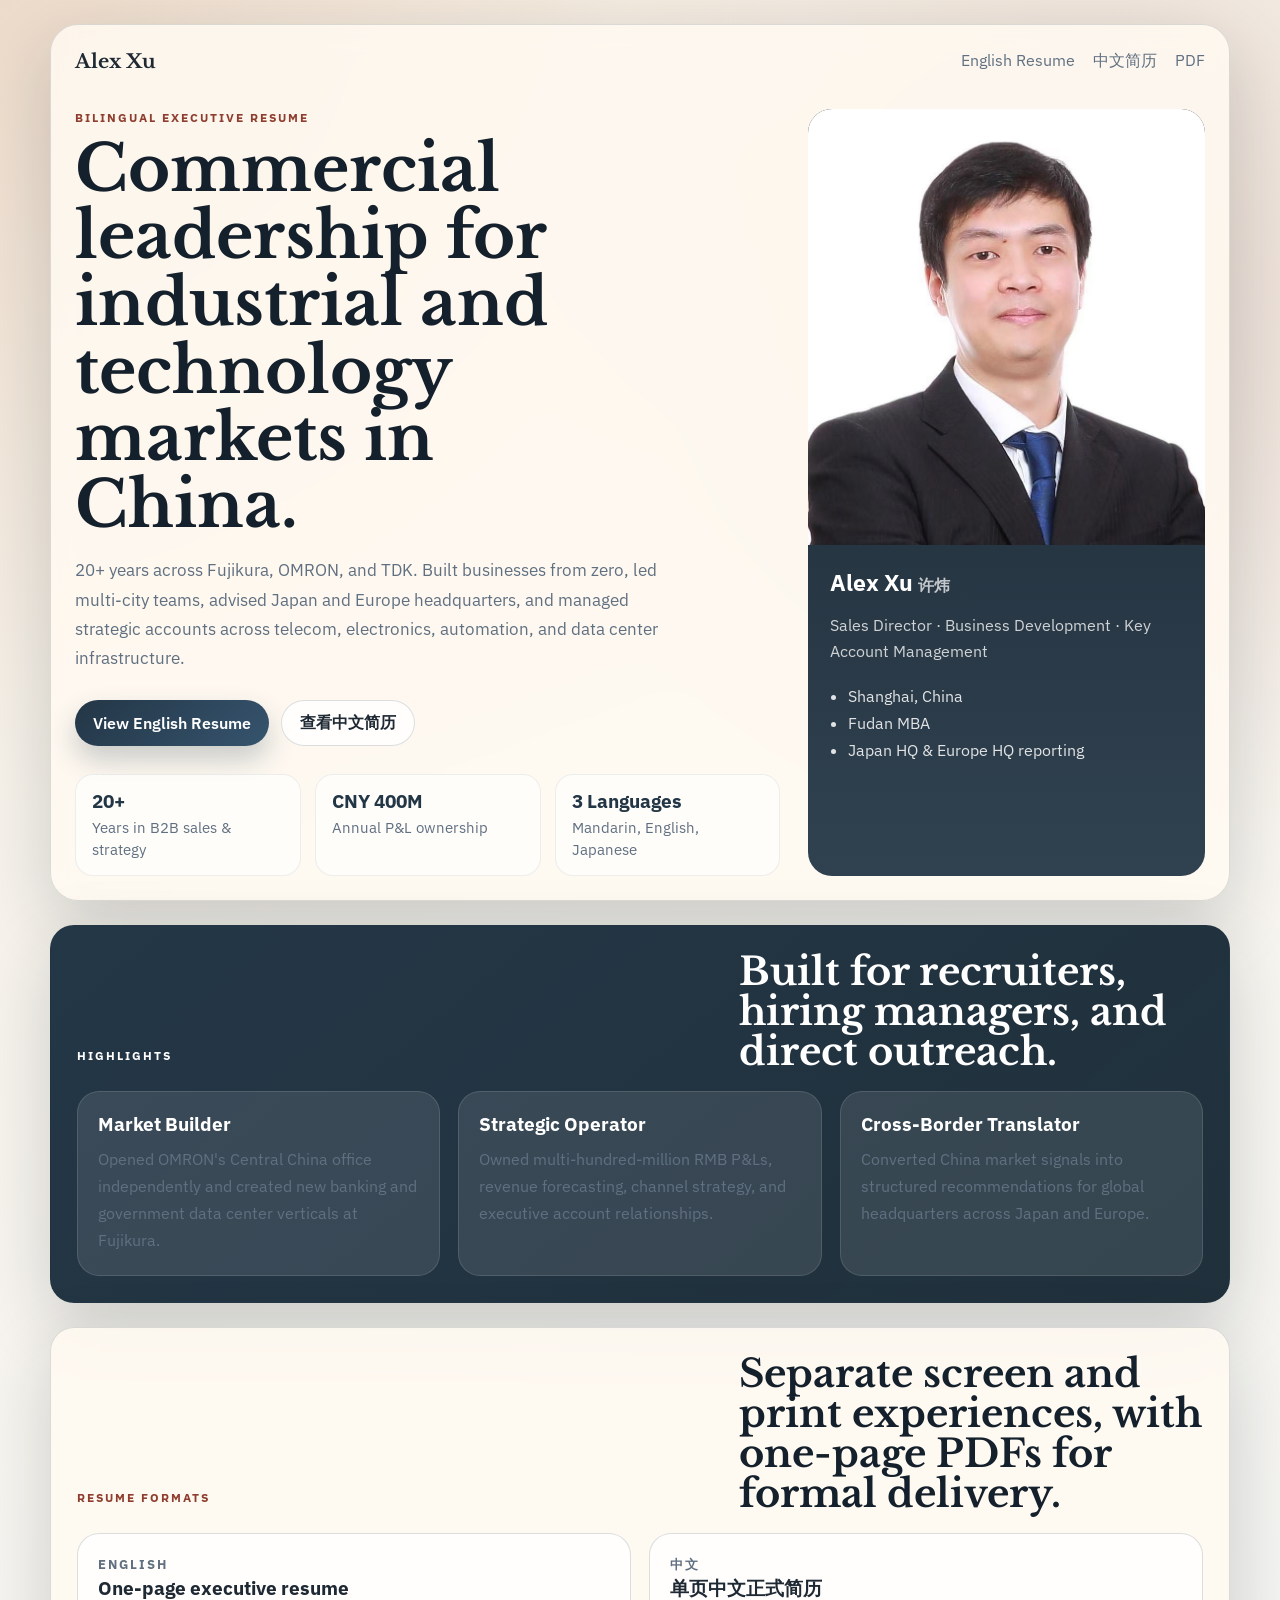
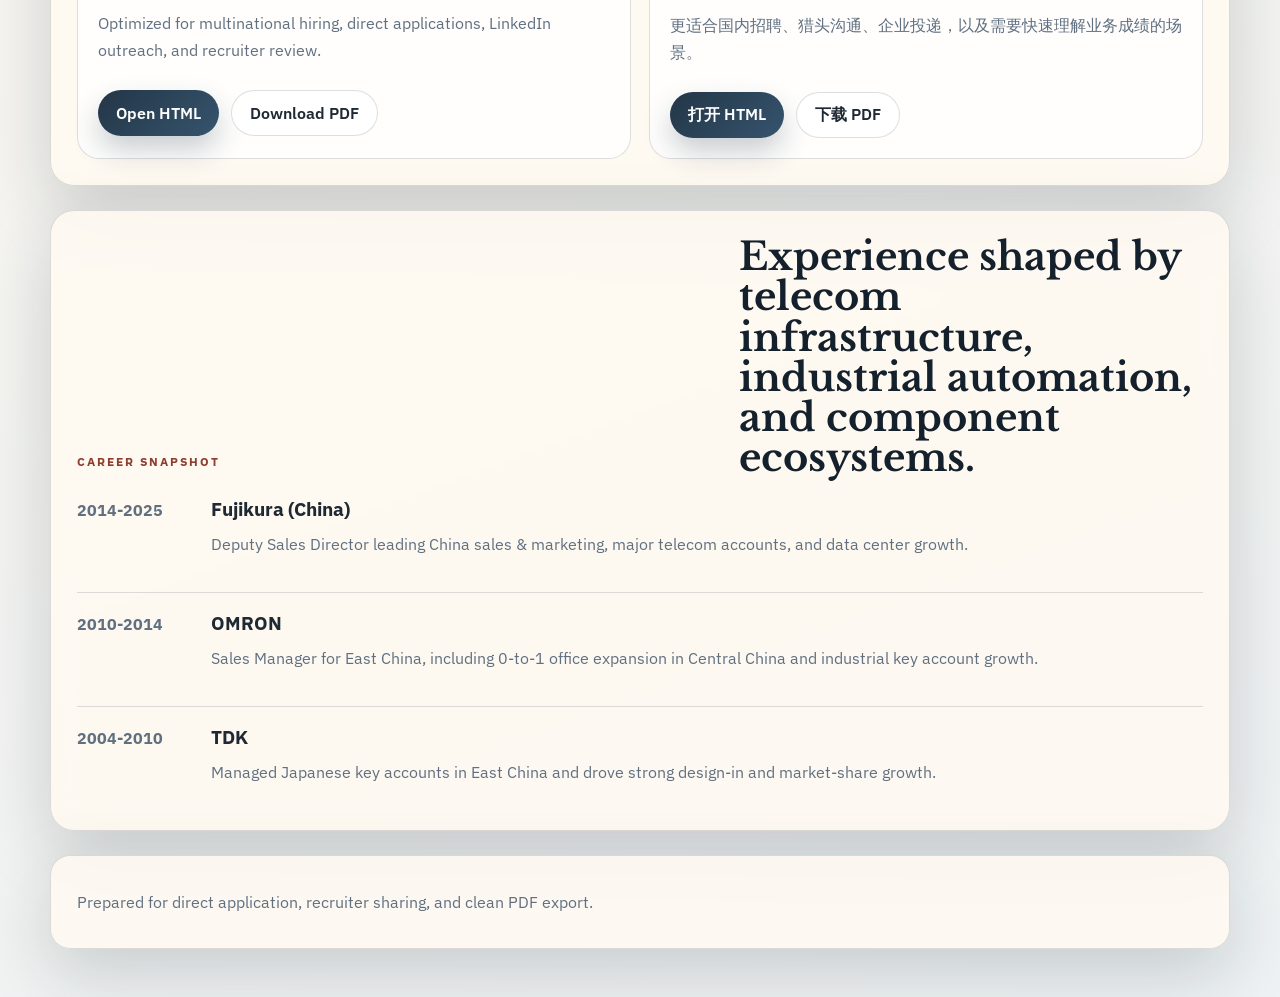
==== commit 9f8ac168: "Refactor resume site and add bilingual PDF exports" ====
--- a/index.html
+++ b/index.html
@@ -1,510 +1,147 @@
 <!DOCTYPE html>
 <html lang="en">
 <head>
-<meta charset="UTF-8">
-<meta name="viewport" content="width=device-width, initial-scale=1.0">
-<title>Alex Xu — Resume</title>
-<link rel="preconnect" href="https://fonts.googleapis.com">
-<link rel="stylesheet" href="https://fonts.googleapis.com/css2?family=Fira+Code:wght@400;500;600;700&family=Noto+Sans+SC:wght@400;500;700&display=swap">
-<style>
-  :root {
-    --accent: #1a3a5c;
-    --accent-light: #2c5f8a;
-    --rule: #c0ccd8;
-    --muted: #555;
-    --tag-bg: #edf2f7;
-    --tag-border: #b0bec8;
-    --body-font: 'Fira Code', 'Fira Mono', 'Consolas', monospace;
-    --page-width: 860px;
-  }
-  * { box-sizing: border-box; margin: 0; padding: 0; }
-  body {
-    font-family: var(--body-font);
-    font-size: 13.5px;
-    line-height: 1.65;
-    color: #222;
-    background: #fff;
-  }
-  .page {
-    max-width: var(--page-width);
-    margin: 0 auto;
-    padding: 40px 48px 48px;
-  }
-
-  /* ── HEADER ── */
-  .header {
-    display: flex;
-    align-items: flex-start;
-    gap: 28px;
-    padding-bottom: 22px;
-    border-bottom: 2px solid var(--accent);
-    margin-bottom: 24px;
-  }
-  .header-photo {
-    width: 100px;
-    height: 120px;
-    object-fit: cover;
-    object-position: top center;
-    border-radius: 4px;
-    border: 1px solid var(--rule);
-    flex-shrink: 0;
-  }
-  .header-info { flex: 1; }
-  .header-name {
-    font-size: 2.1rem;
-    font-weight: 700;
-    color: var(--accent);
-    letter-spacing: -0.5px;
-    line-height: 1.15;
-  }
-  .header-name span {
-    font-size: 1.1rem;
-    font-weight: 400;
-    color: var(--muted);
-    margin-left: 10px;
-    letter-spacing: 0;
-  }
-  .header-title {
-    font-size: 0.95rem;
-    color: var(--accent-light);
-    font-weight: 600;
-    margin: 4px 0 10px;
-    letter-spacing: 0.3px;
-  }
-  .header-meta {
-    display: flex;
-    flex-wrap: wrap;
-    gap: 6px 24px;
-    font-size: 12.5px;
-    color: var(--muted);
-  }
-  .header-meta a { color: var(--muted); text-decoration: none; border-bottom: 1px dotted #aaa; }
-
-  /* ── SECTION ── */
-  .section { margin-bottom: 20px; }
-  .section-title {
-    font-size: 0.72rem;
-    font-weight: 700;
-    letter-spacing: 1.6px;
-    text-transform: uppercase;
-    color: var(--accent);
-    border-bottom: 1px solid var(--rule);
-    padding-bottom: 4px;
-    margin-bottom: 12px;
-  }
-
-  /* ── SUMMARY ── */
-  .summary p {
-    font-size: 13.5px;
-    color: #333;
-    line-height: 1.7;
-  }
-  .summary strong { color: var(--accent); }
-
-  /* ── COMPETENCIES ── */
-  .tags {
-    display: block;
-    line-height: 2;
-    color: #333;
-    font-size: 12.5px;
-  }
-  .tag {
-    display: inline;
-  }
-  .tag + .tag::before {
-    content: ' · ';
-    color: #999;
-    padding: 0 2px;
-  }
-
-  /* ── EXPERIENCE ── */
-  .job { margin-bottom: 18px; }
-  .job-header {
-    display: flex;
-    justify-content: space-between;
-    align-items: baseline;
-    flex-wrap: wrap;
-    gap: 4px;
-  }
-  .job-company {
-    font-size: 14px;
-    font-weight: 700;
-    color: var(--accent);
-  }
-  .job-dates {
-    font-size: 12px;
-    color: var(--muted);
-    white-space: nowrap;
-  }
-  .job-title {
-    font-size: 13px;
-    font-weight: 600;
-    color: #333;
-    margin: 1px 0;
-  }
-  .job-context {
-    font-size: 11.5px;
-    color: #777;
-    font-style: italic;
-    margin-bottom: 7px;
-  }
-  .job ul {
-    padding-left: 16px;
-  }
-  .job li {
-    margin-bottom: 4px;
-    font-size: 13px;
-    line-height: 1.6;
-  }
-  .job li strong { color: #1a3a5c; }
-
-  /* ── EDUCATION ── */
-  .edu-row {
-    display: flex;
-    justify-content: space-between;
-    align-items: baseline;
-    flex-wrap: wrap;
-    margin-bottom: 6px;
-  }
-  .edu-school { font-weight: 700; color: var(--accent); font-size: 13.5px; }
-  .edu-dates { font-size: 12px; color: var(--muted); }
-  .edu-degree { font-size: 12.5px; color: #444; }
-
-  /* ── SKILLS ── */
-  .skills-grid {
-    display: grid;
-    grid-template-columns: 1fr 1fr;
-    gap: 6px 32px;
-    font-size: 12.5px;
-  }
-  .skills-grid dt { font-weight: 600; color: var(--accent); display: inline; }
-  .skills-grid dd { display: inline; color: #444; margin-left: 4px; }
-  .skills-grid dl { margin: 0; }
-
-  /* ── DIVIDER between EN/CN ── */
-  .lang-divider {
-    border: none;
-    border-top: 3px double var(--rule);
-    margin: 40px 0 32px;
-  }
-  .lang-label {
-    text-align: center;
-    font-size: 0.7rem;
-    letter-spacing: 2px;
-    text-transform: uppercase;
-    color: #999;
-    margin-bottom: 30px;
-  }
-
-  /* ── CHINESE VERSION overrides ── */
-  .cn {
-    font-family: '等距更纱黑体 SC', 'Sarasa Mono SC', 'Noto Sans SC', 'PingFang SC', 'Microsoft YaHei', sans-serif;
-  }
-  .cn .header-name { color: var(--accent); }
-  .cn .section-title { color: var(--accent); }
-  .cn .job-company { color: var(--accent); }
-  .cn .edu-school { color: var(--accent); }
-
-  @media print {
-    body { font-size: 12.5px; }
-    .page { padding: 28px 36px; }
-    .lang-divider { margin: 28px 0 24px; }
-    a { color: inherit !important; border-bottom: none !important; }
-  }
-</style>
+  <meta charset="UTF-8">
+  <meta name="viewport" content="width=device-width, initial-scale=1.0">
+  <title>Alex Xu | Resume Portfolio</title>
+  <meta name="description" content="Bilingual executive resume portfolio for Alex Xu, featuring an English resume, a Chinese resume, and downloadable one-page PDF versions.">
+  <link rel="preconnect" href="https://fonts.googleapis.com">
+  <link rel="preconnect" href="https://fonts.gstatic.com" crossorigin>
+  <link href="https://fonts.googleapis.com/css2?family=IBM+Plex+Sans:wght@400;500;600;700&family=Libre+Baskerville:wght@400;700&display=swap" rel="stylesheet">
+  <link rel="stylesheet" href="css/site.css">
 </head>
 <body>
-<div class="page">
+  <div class="site-shell">
+    <header class="hero">
+      <nav class="topbar">
+        <a class="brand" href="./">Alex Xu</a>
+        <div class="topbar-links">
+          <a href="resume-en.html">English Resume</a>
+          <a href="resume-zh.html">中文简历</a>
+          <a href="pdf/Alex-Xu-Resume-EN.pdf">PDF</a>
+        </div>
+      </nav>
 
-<!-- ════════════════════════════════════════
-     ENGLISH VERSION
-════════════════════════════════════════ -->
+      <div class="hero-grid">
+        <div class="hero-copy">
+          <p class="eyebrow">Bilingual Executive Resume</p>
+          <h1>Commercial leadership for industrial and technology markets in China.</h1>
+          <p class="hero-text">
+            20+ years across Fujikura, OMRON, and TDK. Built businesses from zero, led multi-city teams,
+            advised Japan and Europe headquarters, and managed strategic accounts across telecom, electronics,
+            automation, and data center infrastructure.
+          </p>
+          <div class="hero-actions">
+            <a class="button button-primary" href="resume-en.html">View English Resume</a>
+            <a class="button button-secondary" href="resume-zh.html">查看中文简历</a>
+          </div>
+          <ul class="hero-metrics">
+            <li><strong>20+</strong><span>Years in B2B sales & strategy</span></li>
+            <li><strong>CNY 400M</strong><span>Annual P&amp;L ownership</span></li>
+            <li><strong>3 Languages</strong><span>Mandarin, English, Japanese</span></li>
+          </ul>
+        </div>
 
-<!-- HEADER -->
-<header class="header">
-  <img class="header-photo"
-       src="profile-photo.jpg"
-       alt="Alex Xu photo"
-       onerror="this.style.display='none'">
-  <div class="header-info">
-    <div class="header-name">Alex Xu <span style="font-family:'等距更纱黑体 SC','Sarasa Mono SC','Noto Sans SC','Microsoft YaHei',sans-serif;font-size:1rem;font-weight:400;">许炜</span></div>
-    <div class="header-title">Sales Director &nbsp;|&nbsp; Business Development &nbsp;|&nbsp; Key Account Management</div>
-    <div class="header-meta">
-      <span>📍 Shanghai, China</span>
-      <span>📞 <a href="tel:+8618521059077">+86 185-2105-9077</a></span>
-      <span>✉️ <a href="mailto:alexkyo@msn.com">alexkyo@msn.com</a></span>
-      <span>🌐 Mandarin (Native) &nbsp;|&nbsp; English (Fluent) &nbsp;|&nbsp; Japanese (Fluent)</span>
-    </div>
-  </div>
-</header>
+        <aside class="hero-card">
+          <img src="profile-photo.jpg" alt="Alex Xu portrait">
+          <div class="hero-card-body">
+            <p class="hero-card-name">Alex Xu <span>许炜</span></p>
+            <p class="hero-card-title">Sales Director · Business Development · Key Account Management</p>
+            <ul class="hero-card-list">
+              <li>Shanghai, China</li>
+              <li>Fudan MBA</li>
+              <li>Japan HQ &amp; Europe HQ reporting</li>
+            </ul>
+          </div>
+        </aside>
+      </div>
+    </header>
 
-<!-- SUMMARY -->
-<section class="section summary">
-  <div class="section-title">Professional Summary</div>
-  <p>
-    Senior commercial leader and industry advisor with <strong>20+ years</strong> driving revenue growth at top-tier Japanese manufacturers
-    (TDK, OMRON, Fujikura) across electronics components, optical communications, and industrial automation.
-    Track record of <strong>building businesses from zero</strong>: opened OMRON's Central China office independently
-    (CNY 2M Year-1); pioneered banking &amp; government data center verticals at Fujikura (CNY 5M Year-1).
-    Deep domain expertise in <strong>optical fiber infrastructure</strong> — FTTH/FTTB, 5G fronthaul &amp; backhaul, data center interconnect (DCI), and carrier network deployment across China's Big Three operators.
-    Experienced in delivering <strong>market intelligence, go-to-market strategy, and commercial advisory</strong> to global HQ (Japan &amp; Europe), bridging China market dynamics with international decision-making.
-    Managed <strong>multi-hundred-million RMB P&amp;Ls</strong>, 19-person cross-city sales teams, and C-level relationships at China Mobile, China Telecom, Huawei, ZTE, Siemens, and ABB.
-    Trilingual (Mandarin / English / Japanese) with direct Japan &amp; Europe HQ reporting experience.
-    <strong>Fudan University MBA</strong> (Top 10 China).
-  </p>
-</section>
+    <main>
+      <section class="section section-contrast">
+        <div class="section-heading">
+          <p class="eyebrow">Highlights</p>
+          <h2>Built for recruiters, hiring managers, and direct outreach.</h2>
+        </div>
+        <div class="highlights-grid">
+          <article class="panel">
+            <h3>Market Builder</h3>
+            <p>Opened OMRON's Central China office independently and created new banking and government data center verticals at Fujikura.</p>
+          </article>
+          <article class="panel">
+            <h3>Strategic Operator</h3>
+            <p>Owned multi-hundred-million RMB P&amp;Ls, revenue forecasting, channel strategy, and executive account relationships.</p>
+          </article>
+          <article class="panel">
+            <h3>Cross-Border Translator</h3>
+            <p>Converted China market signals into structured recommendations for global headquarters across Japan and Europe.</p>
+          </article>
+        </div>
+      </section>
 
-<!-- CORE COMPETENCIES -->
-<section class="section">
-  <div class="section-title">Core Competencies</div>
-  <div class="tags">
-    <span class="tag">Sales Leadership · 19-person team</span>
-    <span class="tag">P&amp;L Ownership · CNY 400M</span>
-    <span class="tag">Key Account Management</span>
-    <span class="tag">0-to-1 Market Entry</span>
-    <span class="tag">New Business Development</span>
-    <span class="tag">Pipeline &amp; Revenue Forecasting</span>
-    <span class="tag">Channel Strategy (Direct / Distributor / OEM)</span>
-    <span class="tag">Competitive Intelligence &amp; Market Advisory</span>
-    <span class="tag">Go-to-Market Strategy</span>
-    <span class="tag">Optical Fiber Infrastructure (FTTH / 5G / DCI)</span>
-    <span class="tag">Carrier Network · Telecom Ecosystem</span>
-    <span class="tag">Industrial Automation · Electronics Components</span>
-    <span class="tag">Cross-Cultural Leadership (JP / CN / EN)</span>
-    <span class="tag">Design-In &amp; Technical Sales</span>
-    <span class="tag">Fudan MBA</span>
-  </div>
-</section>
+      <section class="section">
+        <div class="section-heading">
+          <p class="eyebrow">Resume Formats</p>
+          <h2>Separate screen and print experiences, with one-page PDFs for formal delivery.</h2>
+        </div>
+        <div class="resume-grid">
+          <article class="resume-card">
+            <p class="resume-card-label">English</p>
+            <h3>One-page executive resume</h3>
+            <p>Optimized for multinational hiring, direct applications, LinkedIn outreach, and recruiter review.</p>
+            <div class="resume-card-actions">
+              <a class="button button-primary" href="resume-en.html">Open HTML</a>
+              <a class="button button-secondary" href="pdf/Alex-Xu-Resume-EN.pdf">Download PDF</a>
+            </div>
+          </article>
+          <article class="resume-card">
+            <p class="resume-card-label">中文</p>
+            <h3>单页中文正式简历</h3>
+            <p>更适合国内招聘、猎头沟通、企业投递，以及需要快速理解业务成绩的场景。</p>
+            <div class="resume-card-actions">
+              <a class="button button-primary" href="resume-zh.html">打开 HTML</a>
+              <a class="button button-secondary" href="pdf/Alex-Xu-Resume-ZH.pdf">下载 PDF</a>
+            </div>
+          </article>
+        </div>
+      </section>
 
-<!-- WORK EXPERIENCE -->
-<section class="section">
-  <div class="section-title">Work Experience</div>
+      <section class="section">
+        <div class="section-heading">
+          <p class="eyebrow">Career Snapshot</p>
+          <h2>Experience shaped by telecom infrastructure, industrial automation, and component ecosystems.</h2>
+        </div>
+        <div class="timeline">
+          <article class="timeline-item">
+            <p class="timeline-year">2014-2025</p>
+            <div>
+              <h3>Fujikura (China)</h3>
+              <p>Deputy Sales Director leading China sales &amp; marketing, major telecom accounts, and data center growth.</p>
+            </div>
+          </article>
+          <article class="timeline-item">
+            <p class="timeline-year">2010-2014</p>
+            <div>
+              <h3>OMRON</h3>
+              <p>Sales Manager for East China, including 0-to-1 office expansion in Central China and industrial key account growth.</p>
+            </div>
+          </article>
+          <article class="timeline-item">
+            <p class="timeline-year">2004-2010</p>
+            <div>
+              <h3>TDK</h3>
+              <p>Managed Japanese key accounts in East China and drove strong design-in and market-share growth.</p>
+            </div>
+          </article>
+        </div>
+      </section>
+    </main>
 
-  <div class="job">
-    <div class="job-header">
-      <span class="job-company">Fujikura (China) Co., Ltd.</span>
-      <span class="job-dates">Aug 2014 – May 2025 &nbsp;(10 yr 9 mo)</span>
-    </div>
-    <div class="job-title">Deputy Sales Director — China Sales &amp; Marketing</div>
-    <div class="job-context">Fujikura Corp. (TSE-listed) — Global #1 optical fiber fusion splicers; leading optical communication components supplier</div>
-    <ul>
-      <li><strong>P&amp;L &amp; Team Leadership:</strong> Led a 19-person sales team across Shanghai, Beijing, and Shenzhen with full ownership of a CNY 400M annual P&amp;L. Transformed the team from execution-driven to a data-driven strategic sales organization. Reported directly to the Vice General Manager (expatriate).</li>
-      <li><strong>Strategic Account Management:</strong> Managed senior-level relationships with China Mobile, China Telecom, China Unicom, Huawei, and ZTE. Customer insights directly informed global product roadmap and pricing strategy.</li>
-      <li><strong>Pipeline &amp; Revenue Forecasting:</strong> Built a CNY 200M+ project pipeline model using quantitative analysis; identified emerging opportunities in data centers and industrial laser markets. Delivered quarterly competitive intelligence and macro market reports to global HQ.</li>
-      <li><strong>New Business Development:</strong> Opened banking and government data center verticals via carrier and OEM channels — CNY 5M revenue in Year 1.</li>
-      <li><strong>5G Market Strategy:</strong> Anticipated 5G infrastructure buildout ahead of market by engaging carrier research institutes; early positioning drove 15% YoY revenue growth at peak cycle.</li>
-      <li><strong>Digital Channel:</strong> Launched Alibaba webshop and WeChat platform for Fujikura; achieved CNY 200M/year in online distribution and 2M+ page views.</li>
-      <li><strong>Industry Advisory:</strong> Served as internal subject matter expert on China's optical communications market — FTTH/FTTB rollout, 5G fronthaul/backhaul fiber demand, data center interconnect (DCI) trends, and submarine cable ecosystem. Delivered structured market briefings to Japan and European HQ enabling product roadmap and M&amp;A screening decisions.</li>
-    </ul>
+    <footer class="footer">
+      <p>Prepared for direct application, recruiter sharing, and clean PDF export.</p>
+    </footer>
   </div>
 
-  <div class="job">
-    <div class="job-header">
-      <span class="job-company">OMRON Electronic Components Trading (Shanghai)</span>
-      <span class="job-dates">Jan 2010 – Aug 2014 &nbsp;(4 yr 7 mo)</span>
-    </div>
-    <div class="job-title">Sales Manager — East China</div>
-    <div class="job-context">Products: Inverters, PLCs, Relays, Sensors, Switches, Connectors</div>
-    <ul>
-      <li><strong>Regional Sales Management:</strong> Led a 4-person team (incl. 1 Japanese national); annual sales USD 4M; department YoY growth 108%.</li>
-      <li><strong>0-to-1 Market Entry (Central China):</strong> Independently established OMRON's Central China office in Wuhan; achieved CNY 2M in Year 1; promoted to Sales Manager upon return to Shanghai.</li>
-      <li><strong>Key Accounts:</strong> Panasonic, Mitsubishi, Siemens, Schneider, ABB, Fuji Electric, Hitachi, Yaskawa — spanning industrial control, medical, power, building automation, and home appliance sectors.</li>
-      <li><strong>Cross-Cultural Operations:</strong> Biannual reporting visits to Japan HQ; primary channel for transmitting China market insights to Japanese leadership.</li>
-    </ul>
-  </div>
-
-  <div class="job">
-    <div class="job-header">
-      <span class="job-company">TDK (Shanghai) International Trading Co., Ltd.</span>
-      <span class="job-dates">May 2004 – Jan 2010 &nbsp;(5 yr 8 mo)</span>
-    </div>
-    <div class="job-title">Sales Supervisor — Japanese Key Accounts, East China</div>
-    <div class="job-context">Products: MLCC Capacitors, Inductors, Sensors, Magnetic Components</div>
-    <ul>
-      <li><strong>Key Account Management:</strong> Managed major Japanese electronics OEMs in East China (consumer electronics, automotive, industrial); average monthly sales ~CNY 10M (≈JPY 100M); market share at Hitachi and Mitsumi exceeded 70%.</li>
-      <li><strong>Revenue Growth:</strong> Delivered 140% and 130% YoY growth in FY2006 and FY2007; secured 10+ new Design-Ins annually.</li>
-      <li><strong>Award:</strong> NIDEC Best Supplier of the Year 2007.</li>
-      <li><strong>Key Accounts:</strong> Pioneer, Alpine, Alps, Hitachi, Mitsumi, NIDEC Group.</li>
-    </ul>
-  </div>
-</section>
-
-<!-- EDUCATION -->
-<section class="section">
-  <div class="section-title">Education</div>
-  <div class="edu-row">
-    <span class="edu-school">Fudan University &nbsp;<small style="font-weight:400;color:#666;font-size:11px;">985 / 211 — Top 10 China</small></span>
-    <span class="edu-dates">Sep 2016 – Sep 2018</span>
-  </div>
-  <div class="edu-degree">MBA / EMBA · Business Administration</div>
-  <br>
-  <div class="edu-row">
-    <span class="edu-school">Shanghai University &nbsp;<small style="font-weight:400;color:#666;font-size:11px;">211</small></span>
-    <span class="edu-dates">Sep 2000 – Jun 2004</span>
-  </div>
-  <div class="edu-degree">Bachelor · Business Administration &nbsp;(Minor: Law)</div>
-</section>
-
-<!-- SKILLS -->
-<section class="section">
-  <div class="section-title">Skills &amp; Certifications</div>
-  <div class="skills-grid">
-    <dl><dt>Languages:</dt><dd>Mandarin (Native) · English (Fluent) · Japanese (Fluent)</dd></dl>
-    <dl><dt>Tools:</dt><dd>MS Excel (Expert) · Pipeline Modeling · CRM</dd></dl>
-    <dl><dt>JLPT N1</dt><dd>— Feb 1999</dd></dl>
-    <dl><dt>Graduate English Proficiency (Level II)</dt><dd>— Dec 2015</dd></dl>
-  </div>
-</section>
-
-
-<!-- ════════════════════════════════════════
-     CHINESE VERSION
-════════════════════════════════════════ -->
-<hr class="lang-divider">
-<div class="lang-label">— 中文版 Chinese Version —</div>
-
-<div class="cn">
-
-<!-- HEADER CN -->
-<header class="header">
-  <img class="header-photo"
-       src="profile-photo.jpg"
-       alt="许炜照片"
-       onerror="this.style.display='none'">
-  <div class="header-info">
-    <div class="header-name">许炜 <span>Alex Xu</span></div>
-    <div class="header-title">销售总监 &nbsp;|&nbsp; 业务拓展 &nbsp;|&nbsp; 大客户管理</div>
-    <div class="header-meta">
-      <span>📍 上海</span>
-      <span>📞 <a href="tel:+8618521059077">185-2105-9077</a></span>
-      <span>✉️ <a href="mailto:alexkyo@msn.com">alexkyo@msn.com</a></span>
-      <span>🌐 中文（母语）&nbsp;|&nbsp; 英语（流利）&nbsp;|&nbsp; 日语（流利）</span>
-    </div>
-  </div>
-</header>
-
-<!-- SUMMARY CN -->
-<section class="section summary">
-  <div class="section-title">个人简介</div>
-  <p>
-    拥有 <strong>20+ 年</strong>在日系顶级制造商（TDK、OMRON、藤仓）的商业领导与行业顾问经验，
-    覆盖电子元器件、光通信及工业自动化领域。
-    擅长<strong>从零建立新市场</strong>：独立开拓 OMRON 华中大区（首年 CNY 200 万）；
-    在藤仓率先切入银行与政务数据中心赛道（首年 CNY 500 万）。
-    在<strong>光纤基础设施</strong>领域具备深度行业认知——FTTH/FTTB 建设、5G 前传/回传光纤需求、
-    数据中心互联（DCI）趋势及运营商网络生态，曾向日本与欧洲总部提供系统性中国市场研判，
-    支撑产品路线图与战略决策。
-    曾统管<strong>数亿 RMB 量级 P&amp;L</strong>、19 人跨城市销售团队，
-    与中国移动、中国电信、华为、中兴、西门子、ABB 等建立高层关系。
-    精通中英日三语，具备直接向日本/欧洲总部汇报的经验。
-    <strong>复旦大学 MBA</strong>（中国顶尖 10 强）。
-  </p>
-</section>
-
-<!-- COMPETENCIES CN -->
-<section class="section">
-  <div class="section-title">核心能力</div>
-  <div class="tags">
-    <span class="tag">销售团队管理（19 人）</span>
-    <span class="tag">P&amp;L 管控（4 亿 RMB）</span>
-    <span class="tag">大客户管理</span>
-    <span class="tag">0 到 1 市场开拓</span>
-    <span class="tag">新业务拓展</span>
-    <span class="tag">销售漏斗与收入预测</span>
-    <span class="tag">渠道策略（直销 / 分销 / OEM）</span>
-    <span class="tag">竞争情报与市场咨询</span>
-    <span class="tag">市场进入与 GTM 策略</span>
-    <span class="tag">光纤基础设施（FTTH / 5G / DCI）</span>
-    <span class="tag">运营商网络 · 电信生态</span>
-    <span class="tag">工业自动化 · 电子元器件</span>
-    <span class="tag">跨文化管理（日 / 中 / 英）</span>
-    <span class="tag">设计导入与技术销售</span>
-    <span class="tag">复旦大学 MBA</span>
-  </div>
-</section>
-
-<!-- EXPERIENCE CN -->
-<section class="section">
-  <div class="section-title">工作经历</div>
-
-  <div class="job">
-    <div class="job-header">
-      <span class="job-company">藤仓（中国）有限公司</span>
-      <span class="job-dates">2014 年 8 月 — 2025 年 5 月（10 年 9 个月）</span>
-    </div>
-    <div class="job-title">副销售总监 — 中国销售与市场</div>
-    <div class="job-context">藤仓株式会社（东交所上市）— 全球光纤熔接机 #1；领先光通信元器件供应商</div>
-    <ul>
-      <li><strong>P&amp;L 与团队管理：</strong>统领上海、北京、深圳 19 人销售团队，全权负责年度 4 亿 RMB P&amp;L。将团队从执行型转型为数据驱动的战略销售型组织，直接向日籍副总经理汇报。</li>
-      <li><strong>大客户管理：</strong>维护中国移动、中国电信、中国联通、华为、中兴的高层关系，客户洞察直接反馈至全球产品路线图与定价策略。</li>
-      <li><strong>销售漏斗与预测：</strong>搭建 2 亿+ RMB 项目管道模型，识别数据中心与工业激光新兴机会，每季度向全球总部提供竞争情报与宏观市场报告。</li>
-      <li><strong>新业务拓展：</strong>通过运营商与 OEM 渠道切入银行及政务数据中心赛道，首年实现 500 万 RMB 收入。</li>
-      <li><strong>5G 市场策略：</strong>提前布局 5G 基建，在市场爆发前通过运营商研究院建立先发优势，峰值周期 YoY 增长 15%。</li>
-      <li><strong>数字化渠道：</strong>开设藤仓阿里巴巴网店及微信平台，线上分销年销售额 2 亿 RMB，页面浏览量 200 万+。</li>
-      <li><strong>行业咨询输出：</strong>作为中国光通信市场内部专家，系统输出 FTTH/FTTB 部署进展、5G 前传/回传光纤需求、DCI 趋势及运营商采购策略等深度研判，定期向日本、欧洲总部提交结构化市场简报，直接支撑产品路线图规划与战略投资决策。</li>
-    </ul>
-  </div>
-
-  <div class="job">
-    <div class="job-header">
-      <span class="job-company">欧姆龙电子元器件（上海）有限公司</span>
-      <span class="job-dates">2010 年 1 月 — 2014 年 8 月（4 年 7 个月）</span>
-    </div>
-    <div class="job-title">销售经理 — 华东区</div>
-    <div class="job-context">产品线：变频器、PLC、继电器、传感器、开关、连接器</div>
-    <ul>
-      <li><strong>区域销售管理：</strong>带领 4 人团队（含 1 名日籍），年度销售额 400 万美元，部门 YoY 增长 108%。</li>
-      <li><strong>华中 0 到 1 市场拓展：</strong>独立在武汉建立欧姆龙华中办事处，首年销售额 200 万 RMB，回沪后晋升销售经理。</li>
-      <li><strong>大客户：</strong>松下、三菱、西门子、施耐德、ABB、富士电机、日立、安川，覆盖工控、医疗、电力、楼宇及家电领域。</li>
-      <li><strong>跨文化协作：</strong>每半年赴日本总部进行市场汇报，作为中国市场信息向日本高层传递的核心渠道。</li>
-    </ul>
-  </div>
-
-  <div class="job">
-    <div class="job-header">
-      <span class="job-company">TDK（上海）国际贸易有限公司</span>
-      <span class="job-dates">2004 年 5 月 — 2010 年 1 月（5 年 8 个月）</span>
-    </div>
-    <div class="job-title">销售主管 — 日系大客户，华东区</div>
-    <div class="job-context">产品线：MLCC 电容、电感、传感器、磁性元器件</div>
-    <ul>
-      <li><strong>大客户管理：</strong>管理华东日系电子 OEM 客户（消费电子、汽车、工业），月均销售额约 1000 万 RMB（约 1 亿日元），日立与三美市场份额超 70%。</li>
-      <li><strong>业绩增长：</strong>FY2006 和 FY2007 分别实现 140% 和 130% 的 YoY 增长；每年新增 10+ 设计导入。</li>
-      <li><strong>荣誉：</strong>2007 年度日本电产最佳供应商奖。</li>
-      <li><strong>大客户：</strong>先锋、阿尔派、Alps、日立、三美、日本电产集团。</li>
-    </ul>
-  </div>
-</section>
-
-<!-- EDUCATION CN -->
-<section class="section">
-  <div class="section-title">教育背景</div>
-  <div class="edu-row">
-    <span class="edu-school">复旦大学 &nbsp;<small style="font-weight:400;color:#666;font-size:11px;">985 / 211</small></span>
-    <span class="edu-dates">2016 年 9 月 — 2018 年 9 月</span>
-  </div>
-  <div class="edu-degree">MBA / EMBA · 工商管理</div>
-  <br>
-  <div class="edu-row">
-    <span class="edu-school">上海大学 &nbsp;<small style="font-weight:400;color:#666;font-size:11px;">211</small></span>
-    <span class="edu-dates">2000 年 9 月 — 2004 年 6 月</span>
-  </div>
-  <div class="edu-degree">学士 · 工商管理（辅修：法律）</div>
-</section>
-
-<!-- SKILLS CN -->
-<section class="section">
-  <div class="section-title">技能与证书</div>
-  <div class="skills-grid">
-    <dl><dt>语言：</dt><dd>中文（母语）· 英语（流利）· 日语（流利）</dd></dl>
-    <dl><dt>工具：</dt><dd>MS Excel（专家级）· 销售漏斗建模 · CRM</dd></dl>
-    <dl><dt>日语能力考试 N1</dt><dd>— 1999 年 2 月</dd></dl>
-    <dl><dt>全国英语等级考试（研究生二级）</dt><dd>— 2015 年 12 月</dd></dl>
-  </div>
-</section>
-
-</div><!-- /.cn -->
-
-</div><!-- /.page -->
+  <script src="js/script.js"></script>
 </body>
 </html>
--- a/css/site.css
+++ b/css/site.css
@@ -0,0 +1,359 @@
+:root {
+  --ink: #1f2933;
+  --muted: #607080;
+  --paper: #f6f1e8;
+  --panel: rgba(255, 250, 242, 0.86);
+  --line: rgba(40, 56, 71, 0.16);
+  --accent: #8f3d2e;
+  --accent-soft: #c57f53;
+  --deep: #233646;
+  --deep-2: #14202b;
+  --shadow: 0 24px 70px rgba(16, 28, 36, 0.18);
+}
+
+* {
+  box-sizing: border-box;
+}
+
+html {
+  scroll-behavior: smooth;
+}
+
+body {
+  margin: 0;
+  color: var(--ink);
+  background:
+    radial-gradient(circle at top left, rgba(197, 127, 83, 0.18), transparent 28%),
+    radial-gradient(circle at 85% 12%, rgba(143, 61, 46, 0.14), transparent 22%),
+    linear-gradient(160deg, #f5efe4 0%, #f7f5f0 48%, #eef2f4 100%);
+  font-family: "IBM Plex Sans", "Segoe UI", sans-serif;
+}
+
+a {
+  color: inherit;
+}
+
+.site-shell {
+  width: min(1180px, calc(100% - 32px));
+  margin: 0 auto;
+  padding: 24px 0 48px;
+}
+
+.hero,
+.section,
+.footer {
+  border: 1px solid var(--line);
+  background: var(--panel);
+  backdrop-filter: blur(12px);
+  box-shadow: var(--shadow);
+}
+
+.hero {
+  border-radius: 28px;
+  padding: 24px;
+}
+
+.topbar {
+  display: flex;
+  justify-content: space-between;
+  align-items: center;
+  gap: 16px;
+  margin-bottom: 36px;
+}
+
+.brand {
+  font-family: "Libre Baskerville", serif;
+  font-size: 1.2rem;
+  font-weight: 700;
+  text-decoration: none;
+}
+
+.topbar-links {
+  display: flex;
+  flex-wrap: wrap;
+  gap: 18px;
+  color: var(--muted);
+}
+
+.topbar-links a {
+  text-decoration: none;
+}
+
+.hero-grid {
+  display: grid;
+  grid-template-columns: minmax(0, 1.6fr) minmax(300px, 0.9fr);
+  gap: 28px;
+  align-items: stretch;
+}
+
+.eyebrow {
+  margin: 0 0 10px;
+  letter-spacing: 0.16em;
+  text-transform: uppercase;
+  color: var(--accent);
+  font-weight: 700;
+  font-size: 0.78rem;
+}
+
+.hero-copy h1,
+.section-heading h2 {
+  margin: 0;
+  line-height: 1.05;
+  font-family: "Libre Baskerville", serif;
+  color: var(--deep-2);
+}
+
+.hero-copy h1 {
+  font-size: clamp(2.4rem, 5vw, 4.7rem);
+  max-width: 10.5ch;
+}
+
+.hero-text {
+  max-width: 62ch;
+  margin: 18px 0 0;
+  color: var(--muted);
+  line-height: 1.75;
+  font-size: 1.05rem;
+}
+
+.hero-actions,
+.resume-card-actions {
+  display: flex;
+  flex-wrap: wrap;
+  gap: 12px;
+  margin-top: 26px;
+}
+
+.button {
+  display: inline-flex;
+  align-items: center;
+  justify-content: center;
+  min-height: 46px;
+  padding: 0 18px;
+  border-radius: 999px;
+  text-decoration: none;
+  font-weight: 600;
+  transition: transform 180ms ease, box-shadow 180ms ease, background 180ms ease;
+}
+
+.button:hover {
+  transform: translateY(-1px);
+}
+
+.button-primary {
+  background: linear-gradient(135deg, var(--deep), #36546e);
+  color: #fff;
+  box-shadow: 0 14px 28px rgba(35, 54, 70, 0.24);
+}
+
+.button-secondary {
+  background: rgba(255, 255, 255, 0.78);
+  border: 1px solid var(--line);
+}
+
+.hero-metrics {
+  display: grid;
+  grid-template-columns: repeat(3, minmax(0, 1fr));
+  gap: 14px;
+  list-style: none;
+  padding: 0;
+  margin: 28px 0 0;
+}
+
+.hero-metrics li {
+  padding: 14px 16px;
+  border-radius: 18px;
+  background: rgba(255, 255, 255, 0.62);
+  border: 1px solid rgba(35, 54, 70, 0.08);
+}
+
+.hero-metrics strong {
+  display: block;
+  font-size: 1.18rem;
+  color: var(--deep);
+}
+
+.hero-metrics span {
+  display: block;
+  margin-top: 4px;
+  color: var(--muted);
+  font-size: 0.92rem;
+  line-height: 1.5;
+}
+
+.hero-card {
+  border-radius: 24px;
+  overflow: hidden;
+  background: linear-gradient(180deg, rgba(20, 32, 43, 0.98), rgba(35, 54, 70, 0.94));
+  color: #fff;
+  min-height: 100%;
+}
+
+.hero-card img {
+  width: 100%;
+  aspect-ratio: 4 / 4.4;
+  object-fit: cover;
+  object-position: top center;
+  display: block;
+}
+
+.hero-card-body {
+  padding: 22px;
+}
+
+.hero-card-name {
+  margin: 0;
+  font-size: 1.45rem;
+  font-weight: 700;
+}
+
+.hero-card-name span {
+  font-size: 1rem;
+  opacity: 0.72;
+}
+
+.hero-card-title {
+  color: rgba(255, 255, 255, 0.78);
+  line-height: 1.6;
+}
+
+.hero-card-list {
+  margin: 18px 0 0;
+  padding-left: 18px;
+  color: rgba(255, 255, 255, 0.86);
+  line-height: 1.7;
+}
+
+.section {
+  margin-top: 24px;
+  border-radius: 24px;
+  padding: 26px;
+}
+
+.section-contrast {
+  background:
+    linear-gradient(140deg, rgba(35, 54, 70, 0.96), rgba(31, 47, 58, 0.92)),
+    rgba(35, 54, 70, 0.94);
+  color: #fff;
+}
+
+.section-contrast .section-heading h2,
+.section-contrast .eyebrow,
+.section-contrast p,
+.section-contrast h3 {
+  color: inherit;
+}
+
+.section-heading {
+  display: flex;
+  justify-content: space-between;
+  gap: 24px;
+  align-items: end;
+  margin-bottom: 18px;
+}
+
+.section-heading h2 {
+  font-size: clamp(1.8rem, 3vw, 2.8rem);
+  max-width: 16ch;
+}
+
+.highlights-grid,
+.resume-grid {
+  display: grid;
+  grid-template-columns: repeat(3, minmax(0, 1fr));
+  gap: 18px;
+}
+
+.resume-grid {
+  grid-template-columns: repeat(2, minmax(0, 1fr));
+}
+
+.panel,
+.resume-card {
+  border-radius: 22px;
+  padding: 20px;
+}
+
+.panel {
+  background: rgba(255, 255, 255, 0.1);
+  border: 1px solid rgba(255, 255, 255, 0.12);
+}
+
+.resume-card {
+  background: rgba(255, 255, 255, 0.78);
+  border: 1px solid var(--line);
+}
+
+.resume-card-label {
+  margin: 0 0 10px;
+  color: var(--accent);
+  font-size: 0.8rem;
+  text-transform: uppercase;
+  letter-spacing: 0.16em;
+  font-weight: 700;
+}
+
+.resume-card h3,
+.panel h3,
+.timeline-item h3 {
+  margin: 0 0 10px;
+}
+
+.resume-card p,
+.panel p,
+.timeline-item p {
+  margin: 0;
+  color: var(--muted);
+  line-height: 1.7;
+}
+
+.timeline {
+  display: grid;
+  gap: 16px;
+}
+
+.timeline-item {
+  display: grid;
+  grid-template-columns: 116px minmax(0, 1fr);
+  gap: 18px;
+  padding: 18px 0;
+  border-top: 1px solid var(--line);
+}
+
+.timeline-item:first-child {
+  border-top: none;
+  padding-top: 0;
+}
+
+.timeline-year {
+  color: var(--accent);
+  font-weight: 700;
+}
+
+.footer {
+  margin-top: 24px;
+  padding: 20px 26px;
+  border-radius: 20px;
+  color: var(--muted);
+}
+
+@media (max-width: 900px) {
+  .hero-grid,
+  .highlights-grid,
+  .resume-grid,
+  .hero-metrics,
+  .timeline-item {
+    grid-template-columns: 1fr;
+  }
+
+  .section-heading {
+    flex-direction: column;
+    align-items: start;
+  }
+
+  .topbar {
+    flex-direction: column;
+    align-items: start;
+  }
+}
+
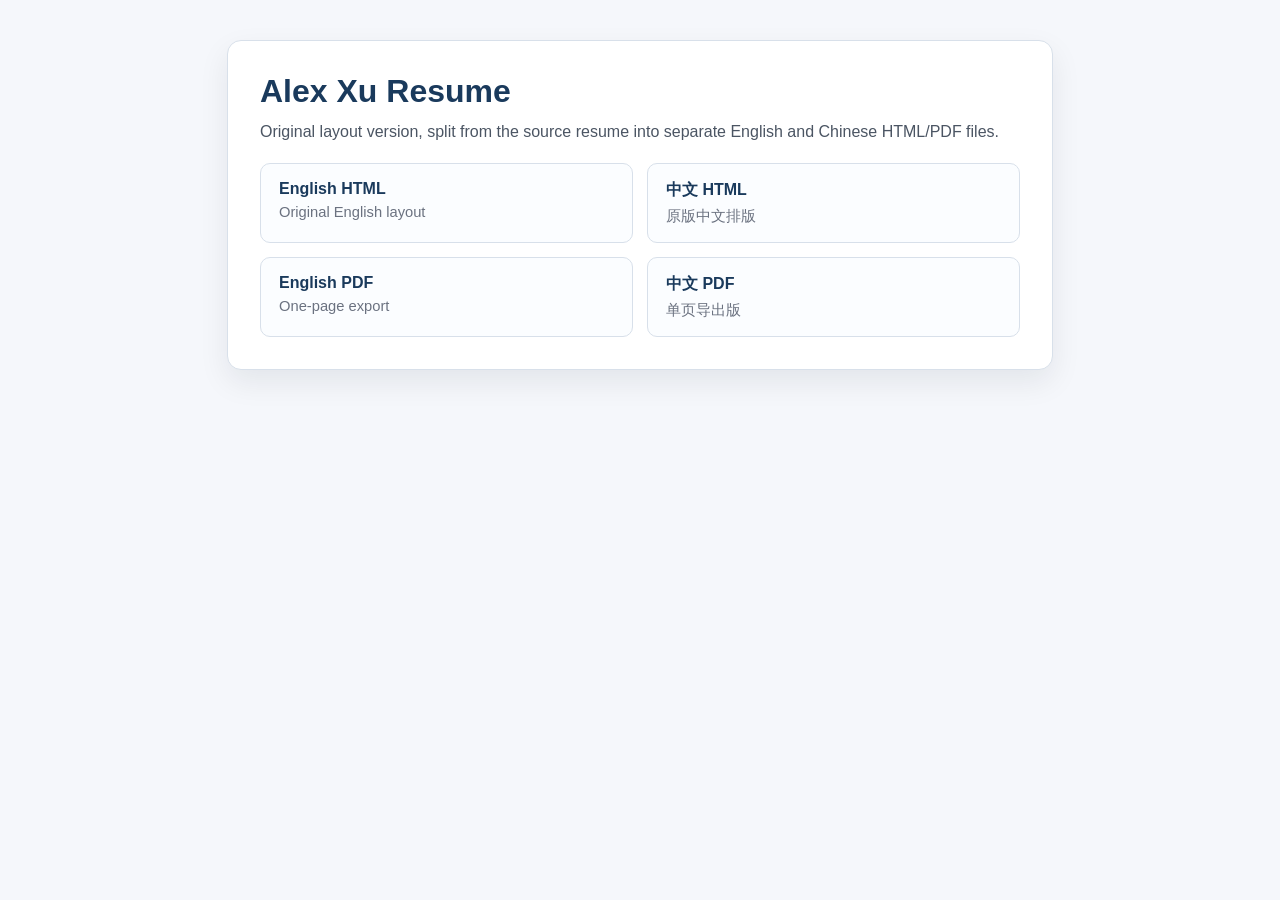
==== commit 1a264e32: "Restore original resume layout and split languages" ====
--- a/index.html
+++ b/index.html
@@ -1,147 +1,73 @@
 <!DOCTYPE html>
 <html lang="en">
 <head>
-  <meta charset="UTF-8">
-  <meta name="viewport" content="width=device-width, initial-scale=1.0">
-  <title>Alex Xu | Resume Portfolio</title>
-  <meta name="description" content="Bilingual executive resume portfolio for Alex Xu, featuring an English resume, a Chinese resume, and downloadable one-page PDF versions.">
-  <link rel="preconnect" href="https://fonts.googleapis.com">
-  <link rel="preconnect" href="https://fonts.gstatic.com" crossorigin>
-  <link href="https://fonts.googleapis.com/css2?family=IBM+Plex+Sans:wght@400;500;600;700&family=Libre+Baskerville:wght@400;700&display=swap" rel="stylesheet">
-  <link rel="stylesheet" href="css/site.css">
+<meta charset="UTF-8">
+<meta name="viewport" content="width=device-width, initial-scale=1.0">
+<title>Alex Xu Resume</title>
+<style>
+  body {
+    margin: 0;
+    padding: 40px 20px;
+    font-family: "Segoe UI", "Microsoft YaHei", sans-serif;
+    color: #1f2937;
+    background: #f5f7fb;
+  }
+  .wrap {
+    max-width: 760px;
+    margin: 0 auto;
+    background: #fff;
+    border: 1px solid #d8e0ea;
+    border-radius: 14px;
+    padding: 32px;
+    box-shadow: 0 12px 30px rgba(15, 23, 42, 0.08);
+  }
+  h1 {
+    margin: 0 0 8px;
+    color: #1a3a5c;
+    font-size: 2rem;
+  }
+  p {
+    margin: 0 0 18px;
+    color: #4b5563;
+    line-height: 1.7;
+  }
+  .links {
+    display: grid;
+    grid-template-columns: 1fr 1fr;
+    gap: 14px;
+  }
+  a {
+    display: block;
+    padding: 16px 18px;
+    border: 1px solid #d8e0ea;
+    border-radius: 10px;
+    color: #1a3a5c;
+    text-decoration: none;
+    background: #fbfdff;
+    font-weight: 600;
+  }
+  a span {
+    display: block;
+    margin-top: 6px;
+    color: #6b7280;
+    font-size: 0.92rem;
+    font-weight: 400;
+  }
+  @media (max-width: 700px) {
+    .links { grid-template-columns: 1fr; }
+  }
+</style>
 </head>
 <body>
-  <div class="site-shell">
-    <header class="hero">
-      <nav class="topbar">
-        <a class="brand" href="./">Alex Xu</a>
-        <div class="topbar-links">
-          <a href="resume-en.html">English Resume</a>
-          <a href="resume-zh.html">中文简历</a>
-          <a href="pdf/Alex-Xu-Resume-EN.pdf">PDF</a>
-        </div>
-      </nav>
-
-      <div class="hero-grid">
-        <div class="hero-copy">
-          <p class="eyebrow">Bilingual Executive Resume</p>
-          <h1>Commercial leadership for industrial and technology markets in China.</h1>
-          <p class="hero-text">
-            20+ years across Fujikura, OMRON, and TDK. Built businesses from zero, led multi-city teams,
-            advised Japan and Europe headquarters, and managed strategic accounts across telecom, electronics,
-            automation, and data center infrastructure.
-          </p>
-          <div class="hero-actions">
-            <a class="button button-primary" href="resume-en.html">View English Resume</a>
-            <a class="button button-secondary" href="resume-zh.html">查看中文简历</a>
-          </div>
-          <ul class="hero-metrics">
-            <li><strong>20+</strong><span>Years in B2B sales & strategy</span></li>
-            <li><strong>CNY 400M</strong><span>Annual P&amp;L ownership</span></li>
-            <li><strong>3 Languages</strong><span>Mandarin, English, Japanese</span></li>
-          </ul>
-        </div>
-
-        <aside class="hero-card">
-          <img src="profile-photo.jpg" alt="Alex Xu portrait">
-          <div class="hero-card-body">
-            <p class="hero-card-name">Alex Xu <span>许炜</span></p>
-            <p class="hero-card-title">Sales Director · Business Development · Key Account Management</p>
-            <ul class="hero-card-list">
-              <li>Shanghai, China</li>
-              <li>Fudan MBA</li>
-              <li>Japan HQ &amp; Europe HQ reporting</li>
-            </ul>
-          </div>
-        </aside>
-      </div>
-    </header>
-
-    <main>
-      <section class="section section-contrast">
-        <div class="section-heading">
-          <p class="eyebrow">Highlights</p>
-          <h2>Built for recruiters, hiring managers, and direct outreach.</h2>
-        </div>
-        <div class="highlights-grid">
-          <article class="panel">
-            <h3>Market Builder</h3>
-            <p>Opened OMRON's Central China office independently and created new banking and government data center verticals at Fujikura.</p>
-          </article>
-          <article class="panel">
-            <h3>Strategic Operator</h3>
-            <p>Owned multi-hundred-million RMB P&amp;Ls, revenue forecasting, channel strategy, and executive account relationships.</p>
-          </article>
-          <article class="panel">
-            <h3>Cross-Border Translator</h3>
-            <p>Converted China market signals into structured recommendations for global headquarters across Japan and Europe.</p>
-          </article>
-        </div>
-      </section>
-
-      <section class="section">
-        <div class="section-heading">
-          <p class="eyebrow">Resume Formats</p>
-          <h2>Separate screen and print experiences, with one-page PDFs for formal delivery.</h2>
-        </div>
-        <div class="resume-grid">
-          <article class="resume-card">
-            <p class="resume-card-label">English</p>
-            <h3>One-page executive resume</h3>
-            <p>Optimized for multinational hiring, direct applications, LinkedIn outreach, and recruiter review.</p>
-            <div class="resume-card-actions">
-              <a class="button button-primary" href="resume-en.html">Open HTML</a>
-              <a class="button button-secondary" href="pdf/Alex-Xu-Resume-EN.pdf">Download PDF</a>
-            </div>
-          </article>
-          <article class="resume-card">
-            <p class="resume-card-label">中文</p>
-            <h3>单页中文正式简历</h3>
-            <p>更适合国内招聘、猎头沟通、企业投递，以及需要快速理解业务成绩的场景。</p>
-            <div class="resume-card-actions">
-              <a class="button button-primary" href="resume-zh.html">打开 HTML</a>
-              <a class="button button-secondary" href="pdf/Alex-Xu-Resume-ZH.pdf">下载 PDF</a>
-            </div>
-          </article>
-        </div>
-      </section>
-
-      <section class="section">
-        <div class="section-heading">
-          <p class="eyebrow">Career Snapshot</p>
-          <h2>Experience shaped by telecom infrastructure, industrial automation, and component ecosystems.</h2>
-        </div>
-        <div class="timeline">
-          <article class="timeline-item">
-            <p class="timeline-year">2014-2025</p>
-            <div>
-              <h3>Fujikura (China)</h3>
-              <p>Deputy Sales Director leading China sales &amp; marketing, major telecom accounts, and data center growth.</p>
-            </div>
-          </article>
-          <article class="timeline-item">
-            <p class="timeline-year">2010-2014</p>
-            <div>
-              <h3>OMRON</h3>
-              <p>Sales Manager for East China, including 0-to-1 office expansion in Central China and industrial key account growth.</p>
-            </div>
-          </article>
-          <article class="timeline-item">
-            <p class="timeline-year">2004-2010</p>
-            <div>
-              <h3>TDK</h3>
-              <p>Managed Japanese key accounts in East China and drove strong design-in and market-share growth.</p>
-            </div>
-          </article>
-        </div>
-      </section>
-    </main>
-
-    <footer class="footer">
-      <p>Prepared for direct application, recruiter sharing, and clean PDF export.</p>
-    </footer>
+  <div class="wrap">
+    <h1>Alex Xu Resume</h1>
+    <p>Original layout version, split from the source resume into separate English and Chinese HTML/PDF files.</p>
+    <div class="links">
+      <a href="./resume-en.html">English HTML<span>Original English layout</span></a>
+      <a href="./resume-zh.html">中文 HTML<span>原版中文排版</span></a>
+      <a href="./pdf/Alex-Xu-Resume-EN.pdf">English PDF<span>One-page export</span></a>
+      <a href="./pdf/Alex-Xu-Resume-ZH.pdf">中文 PDF<span>单页导出版</span></a>
+    </div>
   </div>
-
-  <script src="js/script.js"></script>
 </body>
 </html>
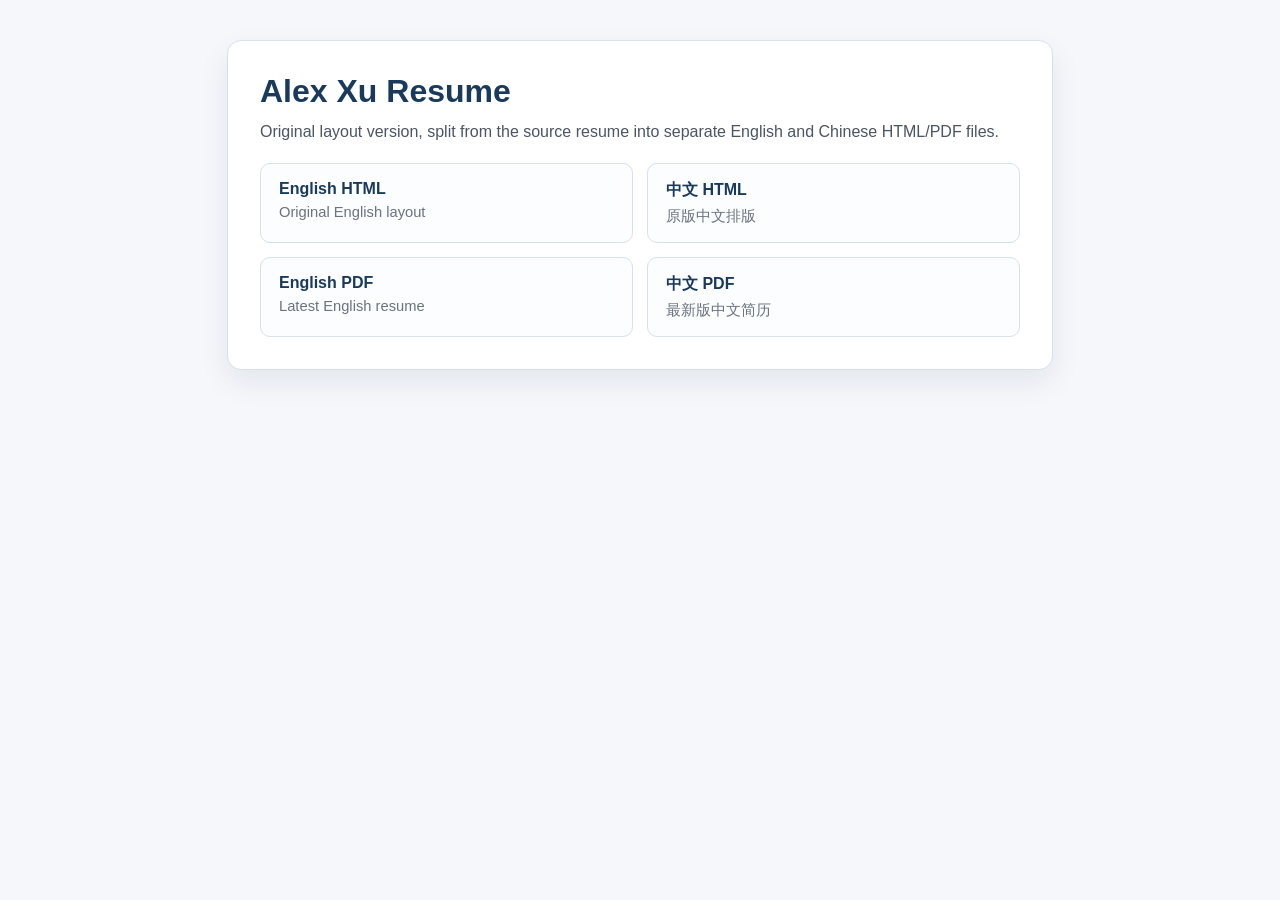
==== commit 8d016a61: "Update English and Chinese resumes" ====
--- a/index.html
+++ b/index.html
@@ -65,8 +65,8 @@
     <div class="links">
       <a href="./resume-en.html">English HTML<span>Original English layout</span></a>
       <a href="./resume-zh.html">中文 HTML<span>原版中文排版</span></a>
-      <a href="./pdf/Alex-Xu-Resume-EN.pdf">English PDF<span>One-page export</span></a>
-      <a href="./pdf/Alex-Xu-Resume-ZH.pdf">中文 PDF<span>单页导出版</span></a>
+      <a href="./pdf/Alex-Xu-Resume-EN.pdf">English PDF<span>Latest English resume</span></a>
+      <a href="./pdf/Alex-Xu-Resume-ZH.pdf">中文 PDF<span>最新版中文简历</span></a>
     </div>
   </div>
 </body>
